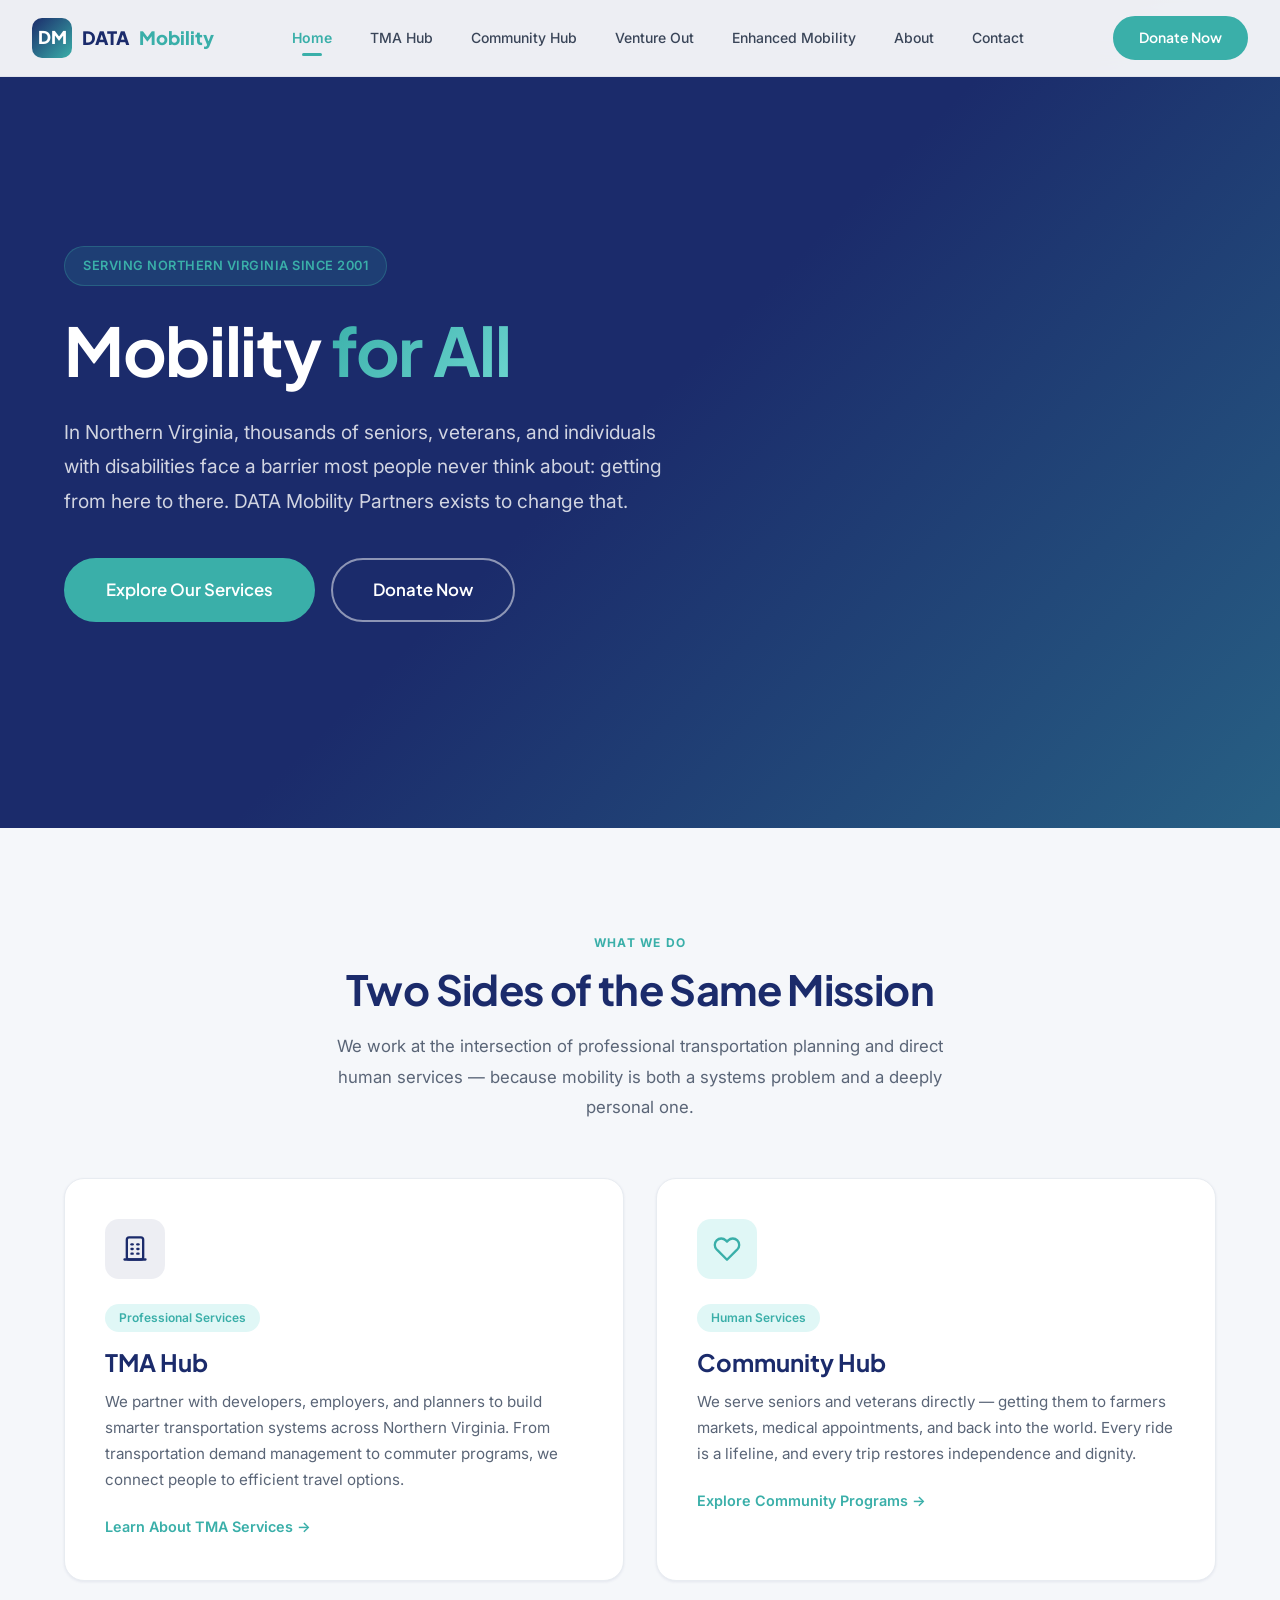
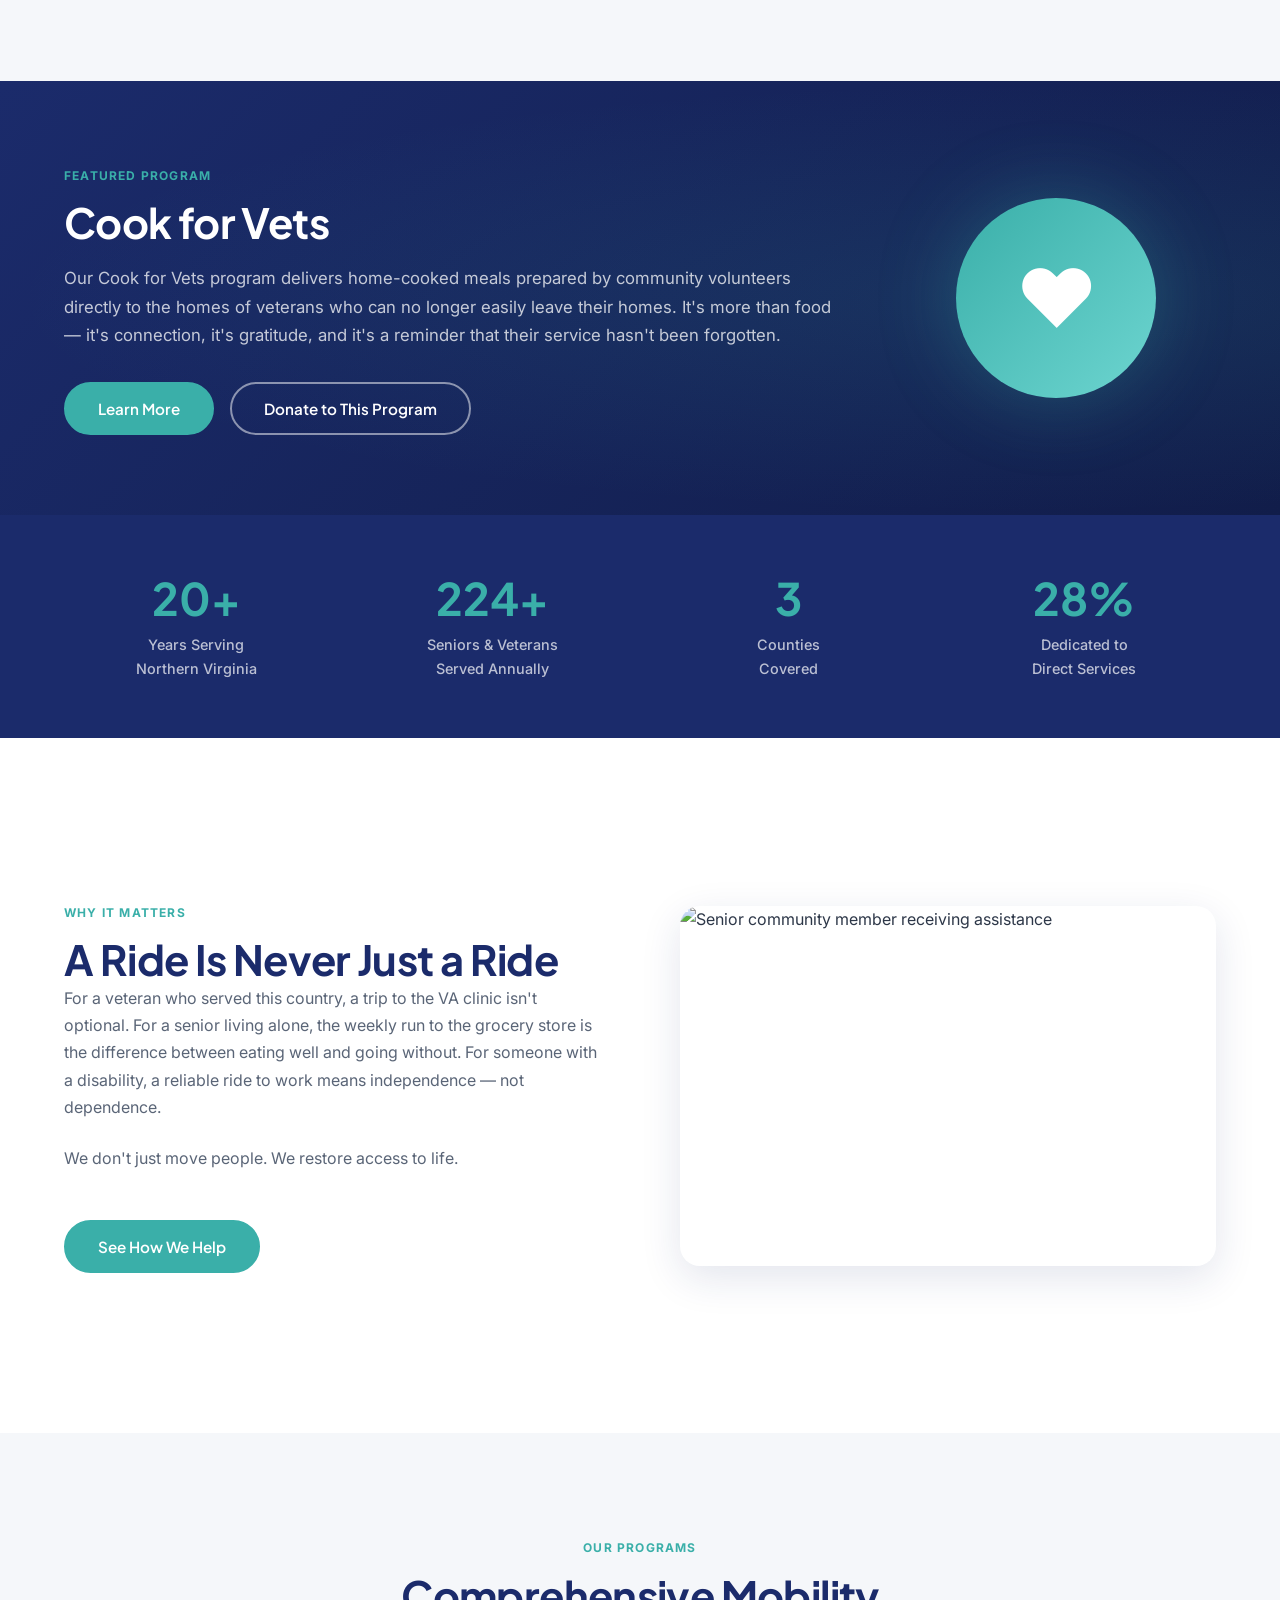
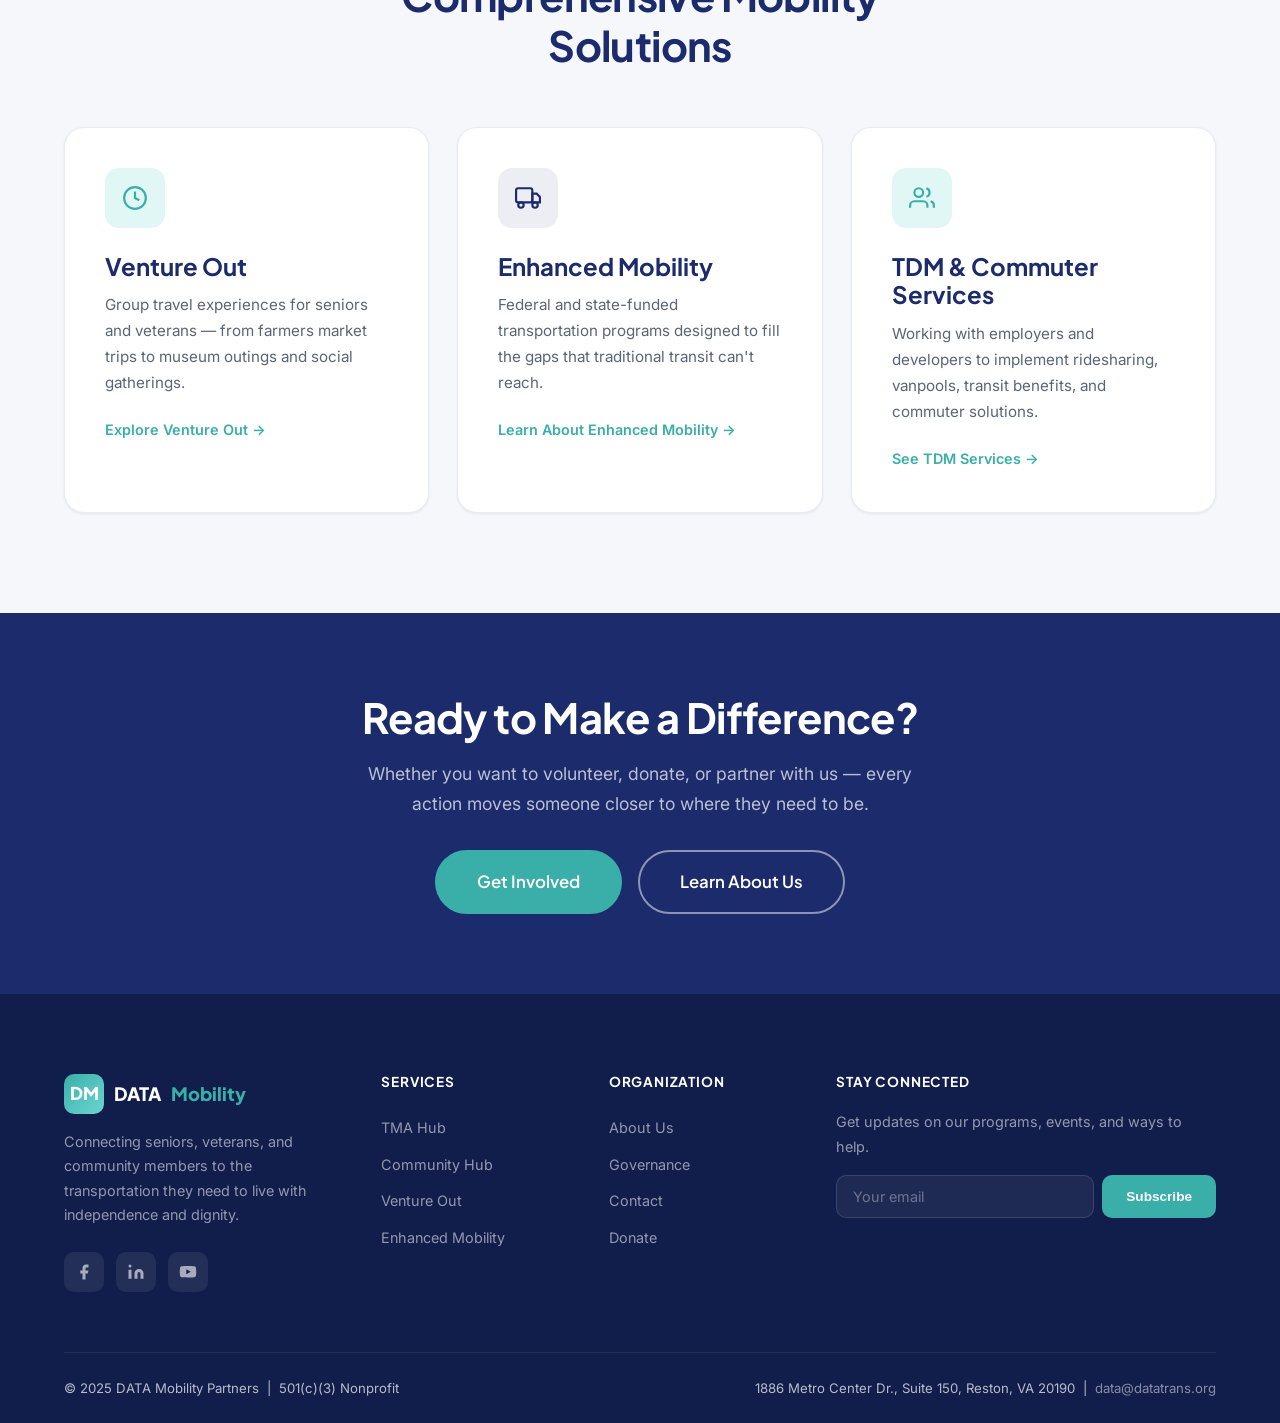
==== index.html @ ea679bf2 "Add full multi-page website for DATA Mobility Partners 7 HTML pages (Home, TMA Hub, Community Hub, V" ====
<!DOCTYPE html>
<html lang="en">
<head>
  <meta charset="UTF-8">
  <meta name="viewport" content="width=device-width, initial-scale=1.0">
  <title>DATA Mobility Partners — Mobility for All</title>
  <meta name="description" content="DATA Mobility Partners connects seniors, veterans, and individuals with disabilities to critical transportation services across Northern Virginia.">
  <link rel="preconnect" href="https://fonts.googleapis.com">
  <link rel="preconnect" href="https://fonts.gstatic.com" crossorigin>
  <link href="https://fonts.googleapis.com/css2?family=Inter:wght@400;500;600&family=Plus+Jakarta+Sans:wght@600;700;800&display=swap" rel="stylesheet">
  <link rel="stylesheet" href="styles.css">
</head>
<body>

  <!-- ===== HEADER ===== -->
  <header class="site-header">
    <nav class="nav-inner">
      <a href="index.html" class="nav-logo">
        <span class="logo-icon">DM</span>
        DATA <span class="teal">Mobility</span>
      </a>
      <div class="nav-links">
        <a href="index.html" class="active">Home</a>
        <a href="tma-hub.html">TMA Hub</a>
        <a href="community-hub.html">Community Hub</a>
        <a href="venture-out.html">Venture Out</a>
        <a href="enhanced-mobility.html">Enhanced Mobility</a>
        <a href="about.html">About</a>
        <a href="contact.html">Contact</a>
      </div>
      <a href="contact.html" class="btn btn-primary btn-sm nav-cta">Donate Now</a>
      <button class="nav-toggle" aria-label="Toggle navigation" aria-expanded="false">
        <span></span><span></span><span></span>
      </button>
    </nav>
    <div class="mobile-menu">
      <a href="index.html" class="active">Home</a>
      <a href="tma-hub.html">TMA Hub</a>
      <a href="community-hub.html">Community Hub</a>
      <a href="venture-out.html">Venture Out</a>
      <a href="enhanced-mobility.html">Enhanced Mobility</a>
      <a href="about.html">About</a>
      <a href="contact.html">Contact</a>
      <a href="contact.html" class="btn btn-primary">Donate Now</a>
    </div>
  </header>

  <!-- ===== HERO ===== -->
  <section class="hero">
    <div class="hero-bg">
      <img src="https://images.unsplash.com/photo-1544620347-c4fd4a3d5957?w=1600&q=80" alt="Community transportation">
      <div></div>
    </div>
    <div class="container">
      <div class="hero-content fade-up">
        <div class="hero-badge">Serving Northern Virginia Since 2001</div>
        <h1>Mobility <span class="highlight">for All</span></h1>
        <p>In Northern Virginia, thousands of seniors, veterans, and individuals with disabilities face a barrier most people never think about: getting from here to there. DATA Mobility Partners exists to change that.</p>
        <div class="btn-group">
          <a href="community-hub.html" class="btn btn-primary btn-lg">Explore Our Services</a>
          <a href="contact.html" class="btn btn-outline btn-lg">Donate Now</a>
        </div>
      </div>
    </div>
  </section>

  <!-- ===== SERVICE CARDS ===== -->
  <section class="section bg-gray">
    <div class="container">
      <div class="section-header centered fade-up">
        <span class="section-label">What We Do</span>
        <h2>Two Sides of the Same Mission</h2>
        <p>We work at the intersection of professional transportation planning and direct human services — because mobility is both a systems problem and a deeply personal one.</p>
      </div>
      <div class="cards-grid stagger-children">
        <div class="card fade-up">
          <div class="card-icon navy">
            <svg width="28" height="28" fill="none" stroke="currentColor" stroke-width="2" stroke-linecap="round" stroke-linejoin="round" viewBox="0 0 24 24"><path d="M3 21h18"/><path d="M9 8h1"/><path d="M9 12h1"/><path d="M9 16h1"/><path d="M14 8h1"/><path d="M14 12h1"/><path d="M14 16h1"/><rect x="5" y="2" width="14" height="19" rx="2"/></svg>
          </div>
          <span class="tag">Professional Services</span>
          <h3 style="margin-top:16px;">TMA Hub</h3>
          <p>We partner with developers, employers, and planners to build smarter transportation systems across Northern Virginia. From transportation demand management to commuter programs, we connect people to efficient travel options.</p>
          <a href="tma-hub.html" class="card-link">Learn About TMA Services →</a>
        </div>
        <div class="card fade-up">
          <div class="card-icon teal">
            <svg width="28" height="28" fill="none" stroke="currentColor" stroke-width="2" stroke-linecap="round" stroke-linejoin="round" viewBox="0 0 24 24"><path d="M20.84 4.61a5.5 5.5 0 0 0-7.78 0L12 5.67l-1.06-1.06a5.5 5.5 0 0 0-7.78 7.78l1.06 1.06L12 21.23l7.78-7.78 1.06-1.06a5.5 5.5 0 0 0 0-7.78z"/></svg>
          </div>
          <span class="tag">Human Services</span>
          <h3 style="margin-top:16px;">Community Hub</h3>
          <p>We serve seniors and veterans directly — getting them to farmers markets, medical appointments, and back into the world. Every ride is a lifeline, and every trip restores independence and dignity.</p>
          <a href="community-hub.html" class="card-link">Explore Community Programs →</a>
        </div>
      </div>
    </div>
  </section>

  <!-- ===== COOK FOR VETS SPOTLIGHT ===== -->
  <section class="spotlight">
    <div class="container">
      <div class="spotlight-inner fade-up">
        <div class="spotlight-content">
          <span class="section-label">Featured Program</span>
          <h2>Cook for Vets</h2>
          <p>Our Cook for Vets program delivers home-cooked meals prepared by community volunteers directly to the homes of veterans who can no longer easily leave their homes. It's more than food — it's connection, it's gratitude, and it's a reminder that their service hasn't been forgotten.</p>
          <div class="btn-group">
            <a href="venture-out.html" class="btn btn-primary">Learn More</a>
            <a href="contact.html" class="btn btn-outline">Donate to This Program</a>
          </div>
        </div>
        <div class="spotlight-visual">
          <div class="heart-icon">♥</div>
        </div>
      </div>
    </div>
  </section>

  <!-- ===== STATS BAR ===== -->
  <section class="stats-bar">
    <div class="container">
      <div class="stats-grid fade-up">
        <div class="stat-item">
          <h3 data-count="20" data-suffix="+">0+</h3>
          <p>Years Serving<br>Northern Virginia</p>
        </div>
        <div class="stat-item">
          <h3 data-count="500" data-suffix="+">0+</h3>
          <p>Seniors &amp; Veterans<br>Served Annually</p>
        </div>
        <div class="stat-item">
          <h3 data-count="3">0</h3>
          <p>Counties<br>Covered</p>
        </div>
        <div class="stat-item">
          <h3 data-count="100" data-suffix="%">0%</h3>
          <p>Dedicated to<br>Direct Services</p>
        </div>
      </div>
    </div>
  </section>

  <!-- ===== WHY IT MATTERS ===== -->
  <section class="section">
    <div class="container">
      <div class="feature-row fade-up">
        <div class="feature-text">
          <span class="section-label">Why It Matters</span>
          <h2>A Ride Is Never Just a Ride</h2>
          <p>For a veteran who served this country, a trip to the VA clinic isn't optional. For a senior living alone, the weekly run to the grocery store is the difference between eating well and going without. For someone with a disability, a reliable ride to work means independence — not dependence.</p>
          <p style="margin-top:16px;">We don't just move people. We restore access to life.</p>
          <a href="community-hub.html" class="btn btn-primary" style="margin-top:24px;">See How We Help</a>
        </div>
        <div class="feature-image">
          <img src="https://images.unsplash.com/photo-1573497620053-ea5300f94f21?w=800&q=80" alt="Senior community member receiving assistance">
        </div>
      </div>
    </div>
  </section>

  <!-- ===== PROGRAMS OVERVIEW ===== -->
  <section class="section bg-gray">
    <div class="container">
      <div class="section-header centered fade-up">
        <span class="section-label">Our Programs</span>
        <h2>Comprehensive Mobility Solutions</h2>
      </div>
      <div class="cards-grid-3 stagger-children">
        <div class="card fade-up">
          <div class="card-icon teal">
            <svg width="26" height="26" fill="none" stroke="currentColor" stroke-width="2" viewBox="0 0 24 24"><circle cx="12" cy="12" r="10"/><path d="M12 6v6l4 2"/></svg>
          </div>
          <h3>Venture Out</h3>
          <p>Group travel experiences for seniors and veterans — from farmers market trips to museum outings and social gatherings.</p>
          <a href="venture-out.html" class="card-link">Explore Venture Out →</a>
        </div>
        <div class="card fade-up">
          <div class="card-icon navy">
            <svg width="26" height="26" fill="none" stroke="currentColor" stroke-width="2" viewBox="0 0 24 24"><rect x="1" y="3" width="15" height="13" rx="2"/><path d="M16 8h4l3 3v5h-7V8z"/><circle cx="5.5" cy="18.5" r="2.5"/><circle cx="18.5" cy="18.5" r="2.5"/></svg>
          </div>
          <h3>Enhanced Mobility</h3>
          <p>Federal and state-funded transportation programs designed to fill the gaps that traditional transit can't reach.</p>
          <a href="enhanced-mobility.html" class="card-link">Learn About Enhanced Mobility →</a>
        </div>
        <div class="card fade-up">
          <div class="card-icon teal">
            <svg width="26" height="26" fill="none" stroke="currentColor" stroke-width="2" viewBox="0 0 24 24"><path d="M17 21v-2a4 4 0 0 0-4-4H5a4 4 0 0 0-4 4v2"/><circle cx="9" cy="7" r="4"/><path d="M23 21v-2a4 4 0 0 0-3-3.87"/><path d="M16 3.13a4 4 0 0 1 0 7.75"/></svg>
          </div>
          <h3>TDM &amp; Commuter Services</h3>
          <p>Working with employers and developers to implement ridesharing, vanpools, transit benefits, and commuter solutions.</p>
          <a href="tma-hub.html" class="card-link">See TDM Services →</a>
        </div>
      </div>
    </div>
  </section>

  <!-- ===== CTA BANNER ===== -->
  <section class="section bg-navy text-center" style="padding:80px 0;">
    <div class="container fade-up">
      <h2 style="color:var(--white);margin-bottom:16px;">Ready to Make a Difference?</h2>
      <p style="color:rgba(255,255,255,.7);font-size:1.1rem;max-width:560px;margin:0 auto 32px;">Whether you want to volunteer, donate, or partner with us — every action moves someone closer to where they need to be.</p>
      <div class="btn-group" style="justify-content:center;">
        <a href="contact.html" class="btn btn-primary btn-lg">Get Involved</a>
        <a href="about.html" class="btn btn-outline btn-lg">Learn About Us</a>
      </div>
    </div>
  </section>

  <!-- ===== FOOTER ===== -->
  <footer class="site-footer">
    <div class="container">
      <div class="footer-grid">
        <div class="footer-brand">
          <a href="index.html" class="nav-logo">
            <span class="logo-icon">DM</span>
            DATA <span class="teal">Mobility</span>
          </a>
          <p>Connecting seniors, veterans, and community members to the transportation they need to live with independence and dignity.</p>
          <div class="social-links">
            <a href="#" aria-label="Facebook">
              <svg width="18" height="18" fill="currentColor" viewBox="0 0 24 24"><path d="M18 2h-3a5 5 0 0 0-5 5v3H7v4h3v8h4v-8h3l1-4h-4V7a1 1 0 0 1 1-1h3z"/></svg>
            </a>
            <a href="#" aria-label="LinkedIn">
              <svg width="18" height="18" fill="currentColor" viewBox="0 0 24 24"><path d="M16 8a6 6 0 0 1 6 6v7h-4v-7a2 2 0 0 0-4 0v7h-4v-7a6 6 0 0 1 6-6z"/><rect x="2" y="9" width="4" height="12"/><circle cx="4" cy="4" r="2"/></svg>
            </a>
            <a href="#" aria-label="YouTube">
              <svg width="18" height="18" fill="currentColor" viewBox="0 0 24 24"><path d="M22.54 6.42a2.78 2.78 0 0 0-1.94-2C18.88 4 12 4 12 4s-6.88 0-8.6.46a2.78 2.78 0 0 0-1.94 2A29 29 0 0 0 1 11.75a29 29 0 0 0 .46 5.33A2.78 2.78 0 0 0 3.4 19.1c1.72.46 8.6.46 8.6.46s6.88 0 8.6-.46a2.78 2.78 0 0 0 1.94-2 29 29 0 0 0 .46-5.25 29 29 0 0 0-.46-5.33z"/><polygon points="9.75 15.02 15.5 11.75 9.75 8.48 9.75 15.02" fill="#111D4A"/></svg>
            </a>
          </div>
        </div>
        <div class="footer-col">
          <h4>Services</h4>
          <a href="tma-hub.html">TMA Hub</a>
          <a href="community-hub.html">Community Hub</a>
          <a href="venture-out.html">Venture Out</a>
          <a href="enhanced-mobility.html">Enhanced Mobility</a>
        </div>
        <div class="footer-col">
          <h4>Organization</h4>
          <a href="about.html">About Us</a>
          <a href="about.html#governance">Governance</a>
          <a href="contact.html">Contact</a>
          <a href="contact.html">Donate</a>
        </div>
        <div class="footer-col footer-newsletter">
          <h4>Stay Connected</h4>
          <p>Get updates on our programs, events, and ways to help.</p>
          <form class="newsletter-form">
            <input type="email" placeholder="Your email" aria-label="Email for newsletter" required>
            <button type="submit">Subscribe</button>
          </form>
        </div>
      </div>
      <div class="footer-bottom">
        <span>&copy; 2025 DATA Mobility Partners &nbsp;|&nbsp; 501(c)(3) Nonprofit</span>
        <span>1886 Metro Center Dr., Suite 150, Reston, VA 20190 &nbsp;|&nbsp; <a href="mailto:data@datatrans.org">data@datatrans.org</a></span>
      </div>
    </div>
  </footer>

  <script src="main.js"></script>
</body>
</html>
---- styles.css ----
/* ===================================================================
   DATA Mobility Partners — Master Stylesheet
   Brand: Navy #1B2B6B | Teal #3AAFA9 | White #FFF | Light Gray #F5F7FA
   =================================================================== */

/* ---------- Reset & Base ---------- */
*, *::before, *::after { box-sizing: border-box; margin: 0; padding: 0; }

:root {
  --navy:       #1B2B6B;
  --navy-dark:  #111D4A;
  --teal:       #3AAFA9;
  --teal-dark:  #2E8E89;
  --teal-light: #E0F7F6;
  --white:      #FFFFFF;
  --gray-bg:    #F5F7FA;
  --gray-100:   #E8ECF1;
  --gray-200:   #CBD2DC;
  --gray-500:   #6B7A90;
  --gray-700:   #3A4558;
  --text:       #2D3748;
  --text-light: #5A6577;
  --shadow-sm:  0 1px 3px rgba(27,43,107,.08);
  --shadow-md:  0 4px 16px rgba(27,43,107,.10);
  --shadow-lg:  0 12px 40px rgba(27,43,107,.12);
  --shadow-xl:  0 20px 60px rgba(27,43,107,.15);
  --radius:     12px;
  --radius-lg:  20px;
  --transition: .3s cubic-bezier(.4,0,.2,1);
}

html { scroll-behavior: smooth; font-size: 16px; }

body {
  font-family: 'Inter', system-ui, -apple-system, sans-serif;
  color: var(--text);
  background: var(--white);
  line-height: 1.7;
  -webkit-font-smoothing: antialiased;
  overflow-x: hidden;
}

img { max-width: 100%; height: auto; display: block; }
a   { color: inherit; text-decoration: none; }
ul, ol { list-style: none; }

h1, h2, h3, h4, h5 {
  font-family: 'Plus Jakarta Sans', 'Inter', sans-serif;
  font-weight: 700;
  line-height: 1.2;
  color: var(--navy);
}

h1 { font-size: clamp(2.2rem, 5vw, 3.5rem); letter-spacing: -.02em; }
h2 { font-size: clamp(1.8rem, 4vw, 2.6rem); letter-spacing: -.015em; }
h3 { font-size: clamp(1.2rem, 2.5vw, 1.5rem); }
h4 { font-size: 1.125rem; }

p { color: var(--text-light); }

/* ---------- Utility ---------- */
.container  { width: 100%; max-width: 1200px; margin: 0 auto; padding: 0 24px; }
.container-narrow { width: 100%; max-width: 820px; margin: 0 auto; padding: 0 24px; }

.section    { padding: 100px 0; }
.section-sm { padding: 60px 0; }

.text-center { text-align: center; }
.text-white  { color: var(--white); }
.text-navy   { color: var(--navy); }
.text-teal   { color: var(--teal); }

.bg-white { background: var(--white); }
.bg-gray  { background: var(--gray-bg); }
.bg-navy  { background: var(--navy); }
.bg-teal  { background: var(--teal); }

.sr-only {
  position: absolute; width: 1px; height: 1px;
  padding: 0; margin: -1px; overflow: hidden;
  clip: rect(0,0,0,0); border: 0;
}

/* ---------- Buttons ---------- */
.btn {
  display: inline-flex; align-items: center; gap: 8px;
  padding: 14px 32px; border-radius: 50px;
  font-family: 'Plus Jakarta Sans', sans-serif;
  font-weight: 600; font-size: .95rem;
  border: 2px solid transparent;
  cursor: pointer; transition: var(--transition);
  text-align: center; line-height: 1.4;
}

.btn-primary {
  background: var(--teal); color: var(--white); border-color: var(--teal);
}
.btn-primary:hover {
  background: var(--teal-dark); border-color: var(--teal-dark);
  transform: translateY(-2px); box-shadow: var(--shadow-md);
}

.btn-outline {
  background: transparent; color: var(--white); border-color: rgba(255,255,255,.5);
}
.btn-outline:hover {
  background: var(--white); color: var(--navy);
  border-color: var(--white); transform: translateY(-2px);
}

.btn-navy {
  background: var(--navy); color: var(--white); border-color: var(--navy);
}
.btn-navy:hover {
  background: var(--navy-dark); border-color: var(--navy-dark);
  transform: translateY(-2px); box-shadow: var(--shadow-md);
}

.btn-outline-navy {
  background: transparent; color: var(--navy); border-color: var(--navy);
}
.btn-outline-navy:hover {
  background: var(--navy); color: var(--white);
  transform: translateY(-2px);
}

.btn-sm { padding: 10px 24px; font-size: .875rem; }
.btn-lg { padding: 18px 40px; font-size: 1.05rem; }

.btn-group { display: flex; flex-wrap: wrap; gap: 16px; }

/* ---------- Navigation ---------- */
.site-header {
  position: fixed; top: 0; left: 0; right: 0;
  z-index: 1000;
  background: rgba(255,255,255,.92);
  backdrop-filter: blur(20px);
  -webkit-backdrop-filter: blur(20px);
  border-bottom: 1px solid rgba(27,43,107,.06);
  transition: var(--transition);
}

.site-header.scrolled {
  box-shadow: var(--shadow-sm);
}

.nav-inner {
  display: flex; align-items: center; justify-content: space-between;
  height: 76px; max-width: 1320px; margin: 0 auto; padding: 0 32px;
}

.nav-logo {
  display: flex; align-items: center; gap: 10px;
  font-family: 'Plus Jakarta Sans', sans-serif;
  font-weight: 800; font-size: 1.15rem;
  color: var(--navy); white-space: nowrap;
}

.nav-logo .logo-icon {
  width: 40px; height: 40px; border-radius: 10px;
  background: linear-gradient(135deg, var(--navy), var(--teal));
  display: flex; align-items: center; justify-content: center;
  color: var(--white); font-weight: 900; font-size: 1.1rem;
}

.nav-logo span.teal { color: var(--teal); }

.nav-links {
  display: flex; align-items: center; gap: 6px;
}

.nav-links a {
  padding: 8px 16px; border-radius: 8px;
  font-size: .875rem; font-weight: 500;
  color: var(--gray-700);
  transition: var(--transition);
  position: relative;
}

.nav-links a:hover {
  color: var(--navy); background: var(--gray-bg);
}

.nav-links a.active {
  color: var(--teal); font-weight: 600;
}

.nav-links a.active::after {
  content: '';
  position: absolute; bottom: 2px; left: 50%; transform: translateX(-50%);
  width: 20px; height: 3px; border-radius: 3px;
  background: var(--teal);
}

.nav-cta {
  margin-left: 12px;
}

/* Mobile nav toggle */
.nav-toggle {
  display: none; background: none; border: none;
  cursor: pointer; padding: 8px;
  flex-direction: column; gap: 5px;
}
.nav-toggle span {
  width: 24px; height: 2.5px; border-radius: 2px;
  background: var(--navy); transition: var(--transition);
}

/* Mobile menu */
.mobile-menu {
  display: none; position: fixed;
  top: 76px; left: 0; right: 0; bottom: 0;
  background: var(--white); z-index: 999;
  padding: 24px; overflow-y: auto;
}
.mobile-menu.open { display: block; }

.mobile-menu a {
  display: block; padding: 14px 16px; border-radius: 10px;
  font-size: 1rem; font-weight: 500; color: var(--gray-700);
  transition: var(--transition);
}
.mobile-menu a:hover { background: var(--gray-bg); color: var(--navy); }
.mobile-menu a.active { color: var(--teal); background: var(--teal-light); font-weight: 600; }

.mobile-menu .btn {
  width: 100%; justify-content: center; margin-top: 16px;
}

@media (max-width: 1024px) {
  .nav-links, .nav-cta { display: none; }
  .nav-toggle { display: flex; }
}

/* ---------- Hero ---------- */
.hero {
  position: relative;
  min-height: 92vh;
  display: flex; align-items: center;
  background: var(--navy);
  overflow: hidden;
}

.hero-bg {
  position: absolute; inset: 0;
}

.hero-bg img {
  width: 100%; height: 100%;
  object-fit: cover; opacity: .25;
}

.hero-bg::after {
  content: '';
  position: absolute; inset: 0;
  background: linear-gradient(135deg, rgba(27,43,107,.92) 0%, rgba(27,43,107,.7) 50%, rgba(58,175,169,.4) 100%);
}

.hero-content {
  position: relative; z-index: 2;
  max-width: 720px;
  padding: 120px 0 80px;
}

.hero-badge {
  display: inline-flex; align-items: center; gap: 8px;
  padding: 8px 18px; border-radius: 50px;
  background: rgba(58,175,169,.15);
  border: 1px solid rgba(58,175,169,.3);
  color: var(--teal); font-size: .8rem; font-weight: 600;
  letter-spacing: .04em; text-transform: uppercase;
  margin-bottom: 24px;
}

.hero h1 {
  color: var(--white);
  margin-bottom: 24px;
  font-size: clamp(2.8rem, 6vw, 4.2rem);
}

.hero h1 .highlight {
  background: linear-gradient(135deg, var(--teal), #6DD5D0);
  -webkit-background-clip: text;
  -webkit-text-fill-color: transparent;
  background-clip: text;
}

.hero p {
  color: rgba(255,255,255,.8);
  font-size: clamp(1.05rem, 2vw, 1.2rem);
  line-height: 1.8;
  margin-bottom: 40px;
  max-width: 600px;
}

/* Page hero — smaller variant */
.page-hero {
  position: relative;
  padding: 160px 0 80px;
  background: var(--navy);
  overflow: hidden;
}

.page-hero::before {
  content: '';
  position: absolute; inset: 0;
  background: radial-gradient(ellipse at 70% 20%, rgba(58,175,169,.15), transparent 60%);
}

.page-hero-content {
  position: relative; z-index: 2;
}

.page-hero h1 {
  color: var(--white);
  margin-bottom: 16px;
}

.page-hero p {
  color: rgba(255,255,255,.75);
  font-size: 1.15rem;
  max-width: 640px;
}

.page-hero .breadcrumb {
  display: flex; align-items: center; gap: 8px;
  margin-bottom: 24px;
  font-size: .85rem; color: rgba(255,255,255,.5);
}
.page-hero .breadcrumb a { color: rgba(255,255,255,.5); transition: var(--transition); }
.page-hero .breadcrumb a:hover { color: var(--teal); }

/* ---------- Cards ---------- */
.card {
  background: var(--white);
  border-radius: var(--radius-lg);
  padding: 40px;
  box-shadow: var(--shadow-sm);
  border: 1px solid var(--gray-100);
  transition: var(--transition);
}

.card:hover {
  transform: translateY(-4px);
  box-shadow: var(--shadow-lg);
  border-color: transparent;
}

.card-icon {
  width: 60px; height: 60px; border-radius: 14px;
  display: flex; align-items: center; justify-content: center;
  font-size: 1.6rem; margin-bottom: 24px;
}

.card-icon.teal  { background: var(--teal-light); color: var(--teal); }
.card-icon.navy  { background: rgba(27,43,107,.08); color: var(--navy); }

.card h3 { margin-bottom: 12px; }

.card p {
  font-size: .95rem; line-height: 1.7;
  margin-bottom: 20px;
}

.card-link {
  display: inline-flex; align-items: center; gap: 6px;
  font-weight: 600; font-size: .9rem; color: var(--teal);
  transition: var(--transition);
}

.card-link:hover { gap: 10px; color: var(--teal-dark); }

.cards-grid {
  display: grid;
  grid-template-columns: repeat(auto-fit, minmax(320px, 1fr));
  gap: 32px;
}

.cards-grid-3 {
  display: grid;
  grid-template-columns: repeat(auto-fit, minmax(280px, 1fr));
  gap: 28px;
}

/* ---------- Stats Bar ---------- */
.stats-bar {
  background: var(--navy);
  padding: 56px 0;
}

.stats-grid {
  display: grid;
  grid-template-columns: repeat(4, 1fr);
  gap: 32px;
  text-align: center;
}

.stat-item h3 {
  color: var(--teal);
  font-size: clamp(1.8rem, 3.5vw, 2.8rem);
  margin-bottom: 8px;
}

.stat-item p {
  color: rgba(255,255,255,.7);
  font-size: .9rem; font-weight: 500;
}

@media (max-width: 768px) {
  .stats-grid { grid-template-columns: repeat(2, 1fr); gap: 40px 20px; }
}

/* ---------- Spotlight / CTA Sections ---------- */
.spotlight {
  position: relative;
  padding: 80px 0;
  background: linear-gradient(135deg, var(--navy) 0%, var(--navy-dark) 100%);
  overflow: hidden;
}

.spotlight::before {
  content: '';
  position: absolute; inset: 0;
  background: radial-gradient(ellipse at 80% 50%, rgba(58,175,169,.12), transparent 70%);
}

.spotlight-inner {
  position: relative; z-index: 2;
  display: flex; align-items: center; gap: 60px;
}

.spotlight-content { flex: 1; }
.spotlight-content h2 { color: var(--white); margin-bottom: 16px; }
.spotlight-content p  { color: rgba(255,255,255,.75); margin-bottom: 32px; font-size: 1.05rem; }

.spotlight-visual {
  flex: 0 0 320px;
  display: flex; align-items: center; justify-content: center;
}

.heart-icon {
  width: 200px; height: 200px; border-radius: 50%;
  background: linear-gradient(135deg, var(--teal), #6DD5D0);
  display: flex; align-items: center; justify-content: center;
  font-size: 5rem; color: var(--white);
  box-shadow: 0 0 80px rgba(58,175,169,.3);
  animation: pulse 3s ease-in-out infinite;
}

@keyframes pulse {
  0%, 100% { transform: scale(1); }
  50% { transform: scale(1.05); }
}

@media (max-width: 768px) {
  .spotlight-inner { flex-direction: column; text-align: center; }
  .spotlight-visual { flex: none; }
}

/* ---------- Section Headers ---------- */
.section-header {
  max-width: 640px;
  margin-bottom: 56px;
}

.section-header.centered {
  margin-left: auto; margin-right: auto;
  text-align: center;
}

.section-label {
  display: inline-block;
  font-size: .75rem; font-weight: 700;
  letter-spacing: .1em; text-transform: uppercase;
  color: var(--teal);
  margin-bottom: 12px;
}

.section-header h2 { margin-bottom: 16px; }

.section-header p {
  font-size: 1.05rem; line-height: 1.8;
}

/* ---------- Feature Row ---------- */
.feature-row {
  display: flex; align-items: center; gap: 80px;
  padding: 60px 0;
}

.feature-row.reverse { flex-direction: row-reverse; }

.feature-text { flex: 1; }
.feature-text h3 { margin-bottom: 16px; }
.feature-text p  { margin-bottom: 24px; }

.feature-image {
  flex: 1;
  border-radius: var(--radius-lg);
  overflow: hidden;
  box-shadow: var(--shadow-lg);
}

.feature-image img {
  width: 100%; height: 360px;
  object-fit: cover;
}

@media (max-width: 768px) {
  .feature-row, .feature-row.reverse { flex-direction: column; gap: 40px; }
}

/* ---------- Lists ---------- */
.check-list {
  display: grid; gap: 14px;
}

.check-list li {
  display: flex; align-items: flex-start; gap: 12px;
  font-size: .95rem; color: var(--text-light);
}

.check-list li::before {
  content: '✓';
  flex-shrink: 0;
  width: 24px; height: 24px; border-radius: 50%;
  background: var(--teal-light); color: var(--teal);
  display: flex; align-items: center; justify-content: center;
  font-weight: 700; font-size: .75rem;
}

/* ---------- Accordion ---------- */
.accordion-item {
  border: 1px solid var(--gray-100);
  border-radius: var(--radius);
  overflow: hidden;
  margin-bottom: 12px;
  transition: var(--transition);
}

.accordion-item:hover { border-color: var(--gray-200); }

.accordion-trigger {
  width: 100%; display: flex; align-items: center; justify-content: space-between;
  padding: 20px 24px; background: var(--white);
  border: none; cursor: pointer;
  font-family: 'Plus Jakarta Sans', sans-serif;
  font-size: 1rem; font-weight: 600; color: var(--navy);
  text-align: left;
}

.accordion-trigger .icon {
  font-size: 1.2rem; transition: var(--transition);
  color: var(--teal);
}

.accordion-item.open .accordion-trigger .icon {
  transform: rotate(45deg);
}

.accordion-body {
  max-height: 0; overflow: hidden;
  transition: max-height .4s ease;
}

.accordion-body-inner {
  padding: 0 24px 20px;
  font-size: .95rem; color: var(--text-light); line-height: 1.8;
}

/* ---------- Team Grid ---------- */
.team-grid {
  display: grid;
  grid-template-columns: repeat(auto-fit, minmax(240px, 1fr));
  gap: 32px;
}

.team-card {
  text-align: center;
  padding: 32px 20px;
  border-radius: var(--radius-lg);
  background: var(--white);
  border: 1px solid var(--gray-100);
  transition: var(--transition);
}

.team-card:hover {
  transform: translateY(-4px);
  box-shadow: var(--shadow-md);
}

.team-card .avatar {
  width: 100px; height: 100px; border-radius: 50%;
  margin: 0 auto 20px;
  background: linear-gradient(135deg, var(--navy), var(--teal));
  display: flex; align-items: center; justify-content: center;
  color: var(--white); font-size: 2rem; font-weight: 700;
}

.team-card h4 { margin-bottom: 4px; }
.team-card .role { font-size: .85rem; color: var(--teal); font-weight: 600; }
.team-card p { font-size: .85rem; margin-top: 12px; }

/* ---------- Contact Form ---------- */
.form-grid {
  display: grid;
  grid-template-columns: 1fr 1fr;
  gap: 20px;
}

.form-group { display: flex; flex-direction: column; gap: 6px; }
.form-group.full { grid-column: 1 / -1; }

.form-group label {
  font-size: .85rem; font-weight: 600; color: var(--navy);
}

.form-group input,
.form-group select,
.form-group textarea {
  padding: 14px 18px; border-radius: 10px;
  border: 1.5px solid var(--gray-200);
  font-family: 'Inter', sans-serif;
  font-size: .95rem; color: var(--text);
  background: var(--white);
  transition: var(--transition);
}

.form-group input:focus,
.form-group select:focus,
.form-group textarea:focus {
  outline: none;
  border-color: var(--teal);
  box-shadow: 0 0 0 4px rgba(58,175,169,.1);
}

.form-group textarea { min-height: 140px; resize: vertical; }

@media (max-width: 600px) {
  .form-grid { grid-template-columns: 1fr; }
}

/* ---------- Contact Info Sidebar ---------- */
.contact-info-card {
  background: var(--navy);
  border-radius: var(--radius-lg);
  padding: 40px;
  color: var(--white);
}

.contact-info-card h3 { color: var(--white); margin-bottom: 32px; }

.contact-info-item {
  display: flex; align-items: flex-start; gap: 16px;
  margin-bottom: 28px;
}

.contact-info-item .icon-circle {
  width: 44px; height: 44px; border-radius: 50%;
  background: rgba(58,175,169,.15);
  display: flex; align-items: center; justify-content: center;
  color: var(--teal); font-size: 1.1rem; flex-shrink: 0;
}

.contact-info-item h4 {
  color: var(--white); font-size: .95rem;
  margin-bottom: 4px;
}

.contact-info-item p {
  color: rgba(255,255,255,.65); font-size: .9rem;
}

/* ---------- Footer ---------- */
.site-footer {
  background: var(--navy-dark);
  padding: 80px 0 0;
  color: rgba(255,255,255,.7);
}

.footer-grid {
  display: grid;
  grid-template-columns: 1.5fr 1fr 1fr 1.2fr;
  gap: 48px;
  padding-bottom: 60px;
  border-bottom: 1px solid rgba(255,255,255,.08);
}

.footer-brand .nav-logo {
  margin-bottom: 16px;
}

.footer-brand .nav-logo .logo-icon { background: linear-gradient(135deg, var(--teal), #6DD5D0); }
.footer-brand .nav-logo { color: var(--white); }

.footer-brand p {
  color: rgba(255,255,255,.55);
  font-size: .9rem; line-height: 1.7;
  margin-bottom: 24px;
}

.social-links {
  display: flex; gap: 12px;
}

.social-links a {
  width: 40px; height: 40px; border-radius: 10px;
  background: rgba(255,255,255,.08);
  display: flex; align-items: center; justify-content: center;
  color: rgba(255,255,255,.6); font-size: 1.1rem;
  transition: var(--transition);
}

.social-links a:hover {
  background: var(--teal); color: var(--white);
  transform: translateY(-2px);
}

.footer-col h4 {
  color: var(--white); font-size: .85rem;
  font-weight: 700; letter-spacing: .06em;
  text-transform: uppercase; margin-bottom: 20px;
}

.footer-col a {
  display: block; padding: 6px 0;
  color: rgba(255,255,255,.55);
  font-size: .9rem; transition: var(--transition);
}

.footer-col a:hover { color: var(--teal); padding-left: 4px; }

.footer-newsletter p {
  font-size: .9rem; color: rgba(255,255,255,.55);
  margin-bottom: 16px;
}

.newsletter-form {
  display: flex; gap: 8px;
}

.newsletter-form input {
  flex: 1; padding: 12px 16px; border-radius: 10px;
  border: 1.5px solid rgba(255,255,255,.12);
  background: rgba(255,255,255,.06);
  color: var(--white); font-size: .9rem;
  font-family: 'Inter', sans-serif;
  transition: var(--transition);
}

.newsletter-form input::placeholder { color: rgba(255,255,255,.35); }
.newsletter-form input:focus { outline: none; border-color: var(--teal); }

.newsletter-form button {
  padding: 12px 24px; border-radius: 10px;
  background: var(--teal); color: var(--white);
  border: none; font-weight: 600; font-size: .85rem;
  cursor: pointer; transition: var(--transition);
  white-space: nowrap;
}

.newsletter-form button:hover { background: var(--teal-dark); }

.footer-bottom {
  display: flex; align-items: center; justify-content: space-between;
  padding: 24px 0; font-size: .825rem;
}

.footer-bottom a { color: rgba(255,255,255,.5); transition: var(--transition); }
.footer-bottom a:hover { color: var(--teal); }

@media (max-width: 900px) {
  .footer-grid { grid-template-columns: 1fr 1fr; }
}

@media (max-width: 600px) {
  .footer-grid { grid-template-columns: 1fr; gap: 32px; }
  .footer-bottom { flex-direction: column; gap: 12px; text-align: center; }
}

/* ---------- Map placeholder ---------- */
.map-placeholder {
  width: 100%; height: 360px;
  border-radius: var(--radius-lg);
  overflow: hidden;
  background: var(--gray-100);
  border: 1px solid var(--gray-200);
}

.map-placeholder iframe {
  width: 100%; height: 100%; border: 0;
}

/* ---------- Timeline ---------- */
.timeline { position: relative; padding-left: 40px; }

.timeline::before {
  content: '';
  position: absolute; top: 0; bottom: 0; left: 14px;
  width: 2px; background: var(--gray-200);
}

.timeline-item {
  position: relative; margin-bottom: 40px;
}

.timeline-item::before {
  content: '';
  position: absolute; left: -33px; top: 6px;
  width: 14px; height: 14px; border-radius: 50%;
  background: var(--teal);
  border: 3px solid var(--white);
  box-shadow: 0 0 0 3px var(--teal-light);
}

.timeline-item h4 { margin-bottom: 4px; }
.timeline-item .year { font-size: .8rem; font-weight: 700; color: var(--teal); margin-bottom: 8px; }
.timeline-item p { font-size: .9rem; }

/* ---------- Responsive Adjustments ---------- */
@media (max-width: 480px) {
  .section { padding: 64px 0; }
  .card { padding: 28px; }
  .cards-grid { grid-template-columns: 1fr; }
  .hero-content { padding: 100px 0 60px; }
  .btn-group { flex-direction: column; }
  .btn-group .btn { width: 100%; justify-content: center; }
}

/* ---------- Animations (scroll-triggered) ---------- */
.fade-up {
  opacity: 0; transform: translateY(30px);
  transition: opacity .7s ease, transform .7s ease;
}

.fade-up.visible {
  opacity: 1; transform: translateY(0);
}

/* Stagger children */
.stagger-children .fade-up:nth-child(1) { transition-delay: .1s; }
.stagger-children .fade-up:nth-child(2) { transition-delay: .2s; }
.stagger-children .fade-up:nth-child(3) { transition-delay: .3s; }
.stagger-children .fade-up:nth-child(4) { transition-delay: .4s; }

/* ---------- Image cover utility ---------- */
.img-cover {
  width: 100%; height: 100%;
  object-fit: cover;
}

/* ---------- Divider ---------- */
.divider {
  border: none;
  border-top: 1px solid var(--gray-100);
  margin: 48px 0;
}

/* ---------- Tag ---------- */
.tag {
  display: inline-block;
  padding: 4px 14px; border-radius: 50px;
  font-size: .75rem; font-weight: 600;
  background: var(--teal-light); color: var(--teal);
}

/* ---------- Two Col Layout ---------- */
.two-col {
  display: grid;
  grid-template-columns: 1fr 1fr;
  gap: 60px;
  align-items: start;
}

@media (max-width: 768px) {
  .two-col { grid-template-columns: 1fr; gap: 40px; }
}

/* ---------- Sidebar Layout ---------- */
.layout-sidebar {
  display: grid;
  grid-template-columns: 1fr 380px;
  gap: 48px;
  align-items: start;
}

@media (max-width: 900px) {
  .layout-sidebar { grid-template-columns: 1fr; }
}
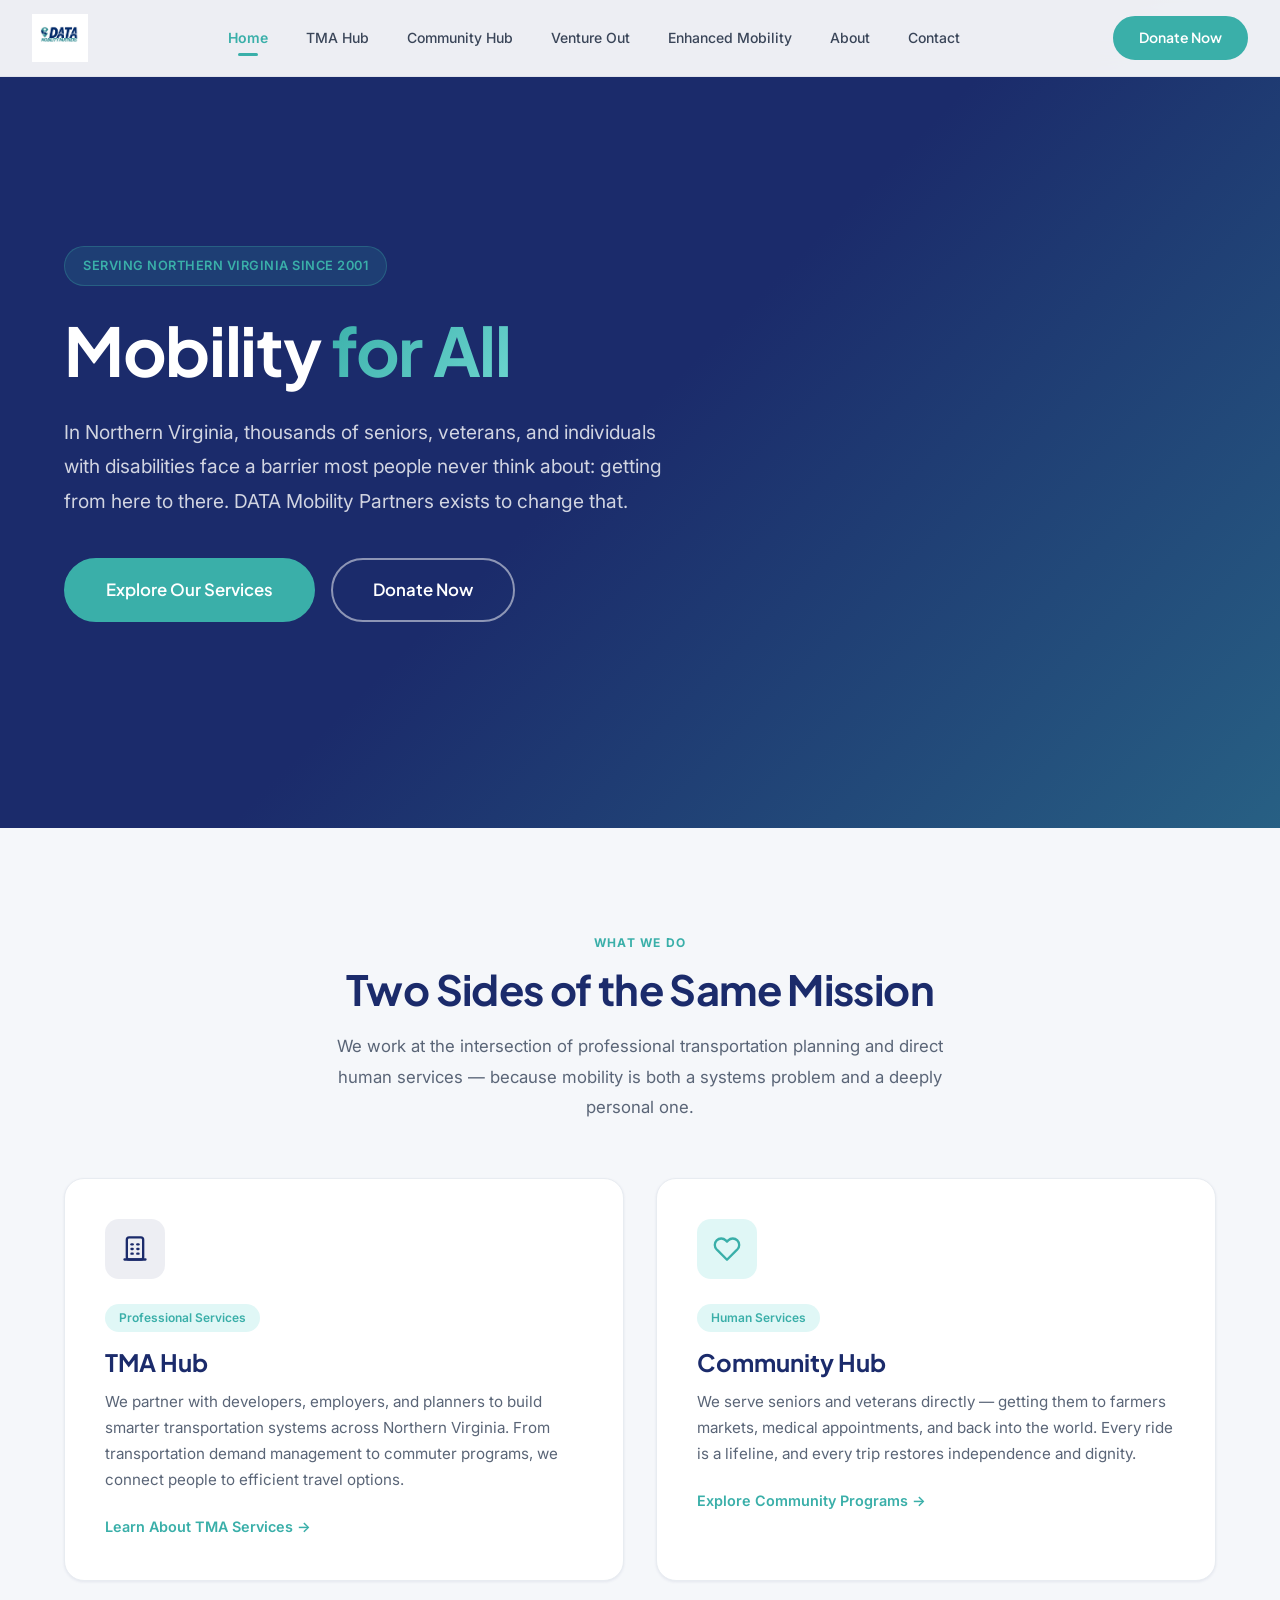
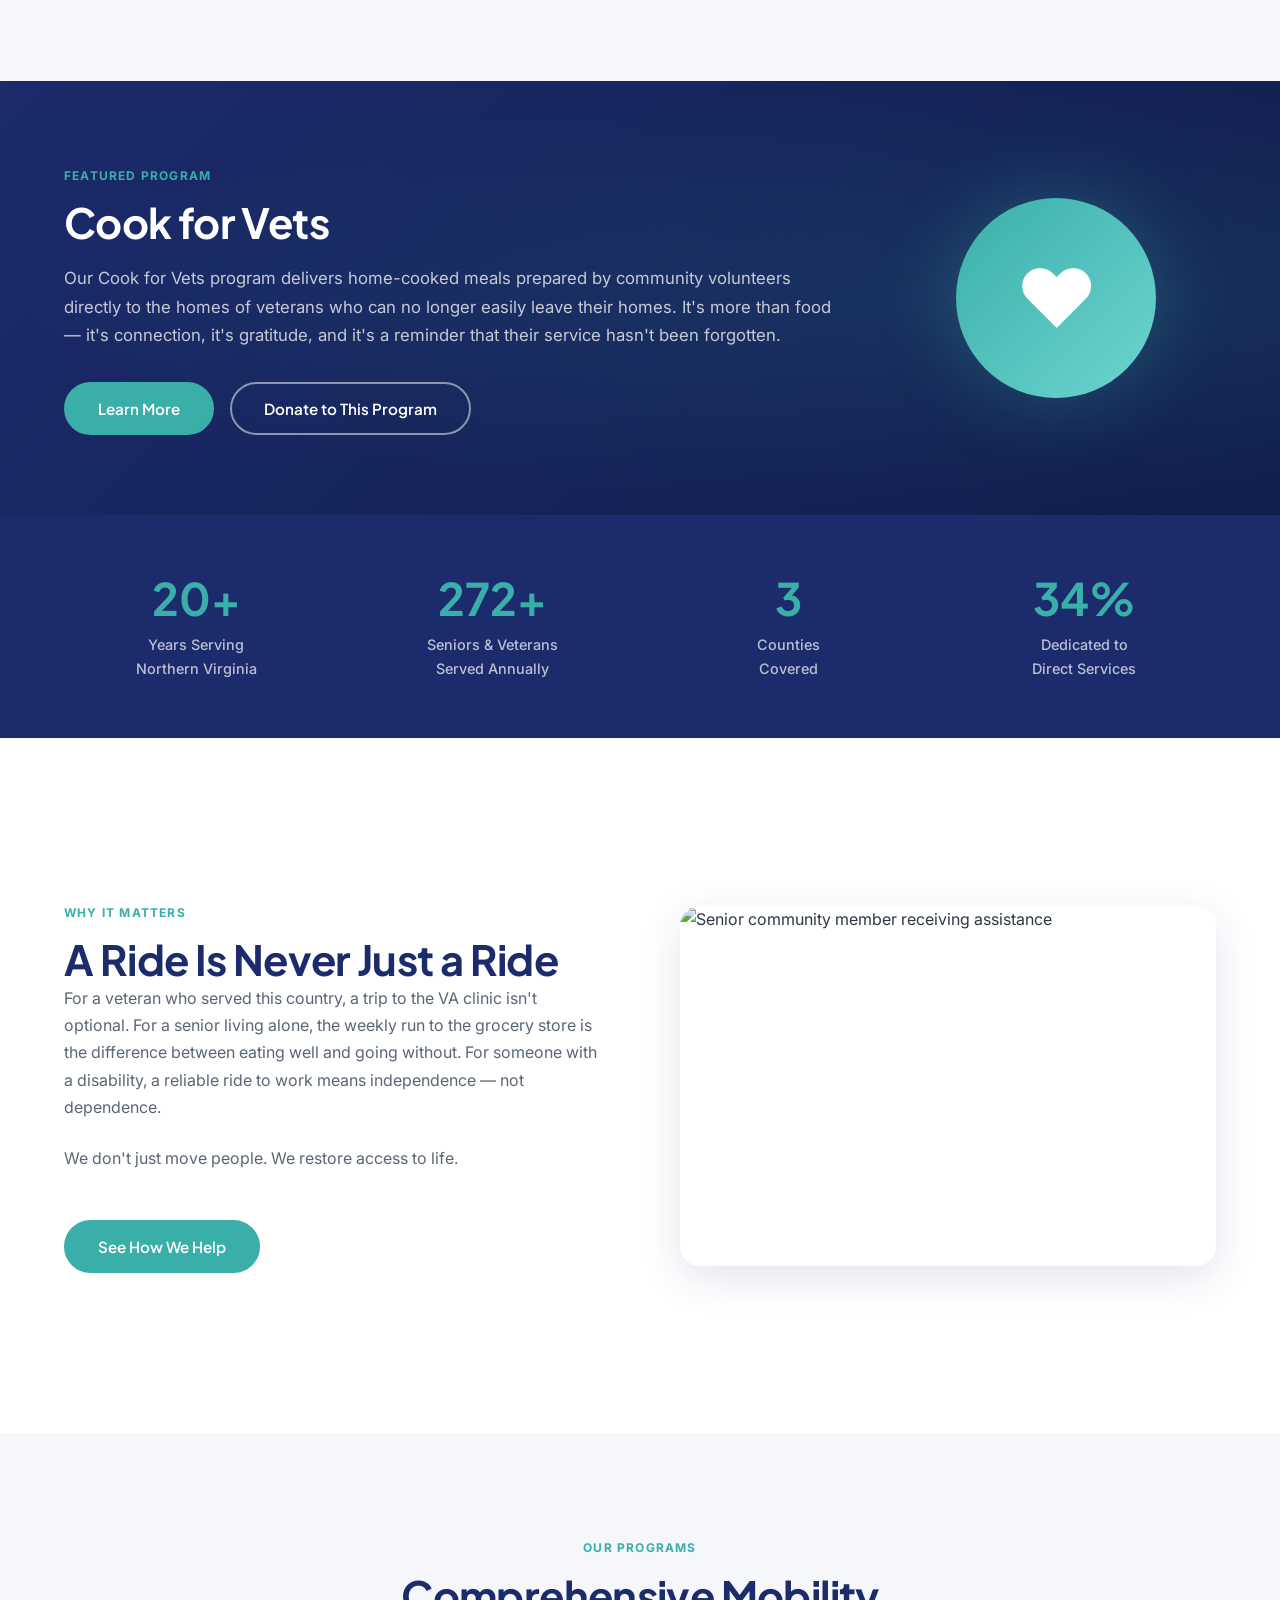
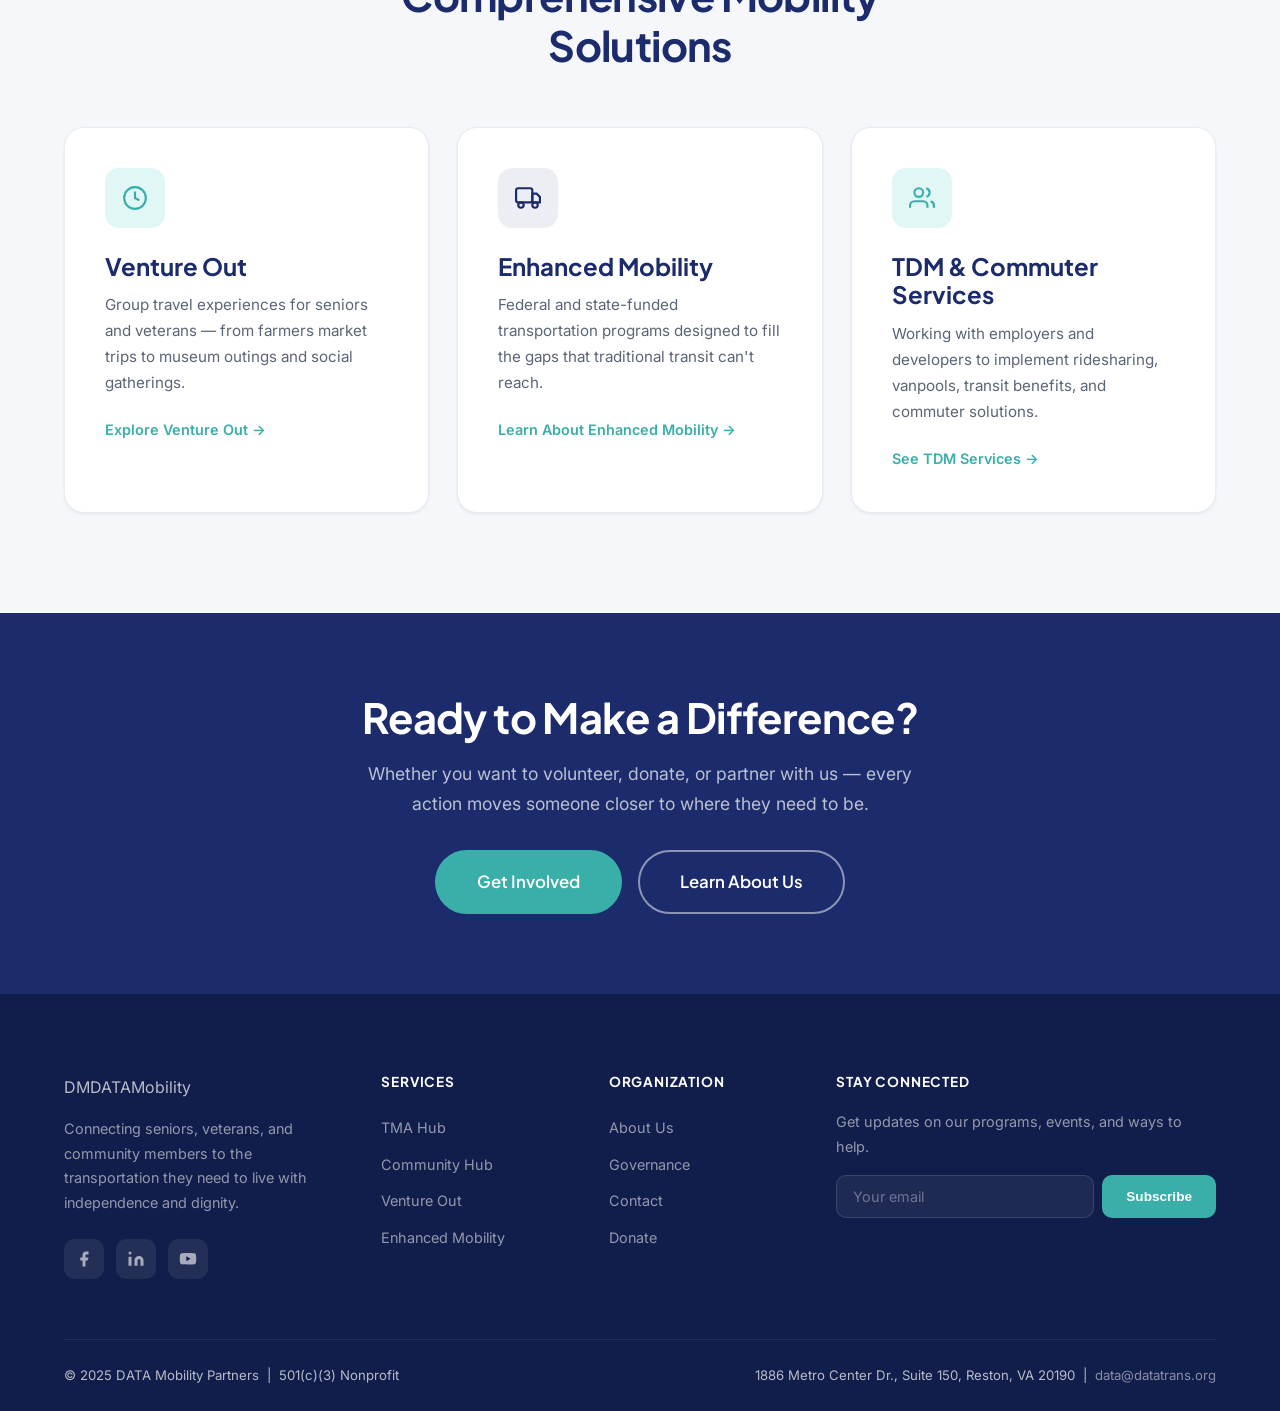
==== commit 7f31a52e: "Replace text logo with official DATA Mobility Partners logo Swapped the placeholder text+icon logo w" ====
--- a/index.html
+++ b/index.html
@@ -16,8 +16,7 @@
   <header class="site-header">
     <nav class="nav-inner">
       <a href="index.html" class="nav-logo">
-        <span class="logo-icon">DM</span>
-        DATA <span class="teal">Mobility</span>
+        <img src="logo.png" alt="DATA Mobility Partners">
       </a>
       <div class="nav-links">
         <a href="index.html" class="active">Home</a>
--- a/styles.css
+++ b/styles.css
@@ -150,20 +150,12 @@
 }
 
 .nav-logo {
-  display: flex; align-items: center; gap: 10px;
-  font-family: 'Plus Jakarta Sans', sans-serif;
-  font-weight: 800; font-size: 1.15rem;
-  color: var(--navy); white-space: nowrap;
-}
-
-.nav-logo .logo-icon {
-  width: 40px; height: 40px; border-radius: 10px;
-  background: linear-gradient(135deg, var(--navy), var(--teal));
-  display: flex; align-items: center; justify-content: center;
-  color: var(--white); font-weight: 900; font-size: 1.1rem;
-}
-
-.nav-logo span.teal { color: var(--teal); }
+  display: flex; align-items: center;
+}
+
+.nav-logo img {
+  height: 48px; width: auto;
+}
 
 .nav-links {
   display: flex; align-items: center; gap: 6px;
@@ -691,8 +683,10 @@
   margin-bottom: 16px;
 }
 
-.footer-brand .nav-logo .logo-icon { background: linear-gradient(135deg, var(--teal), #6DD5D0); }
-.footer-brand .nav-logo { color: var(--white); }
+.footer-brand .nav-logo img {
+  height: 44px;
+  filter: brightness(0) invert(1);
+}
 
 .footer-brand p {
   color: rgba(255,255,255,.55);
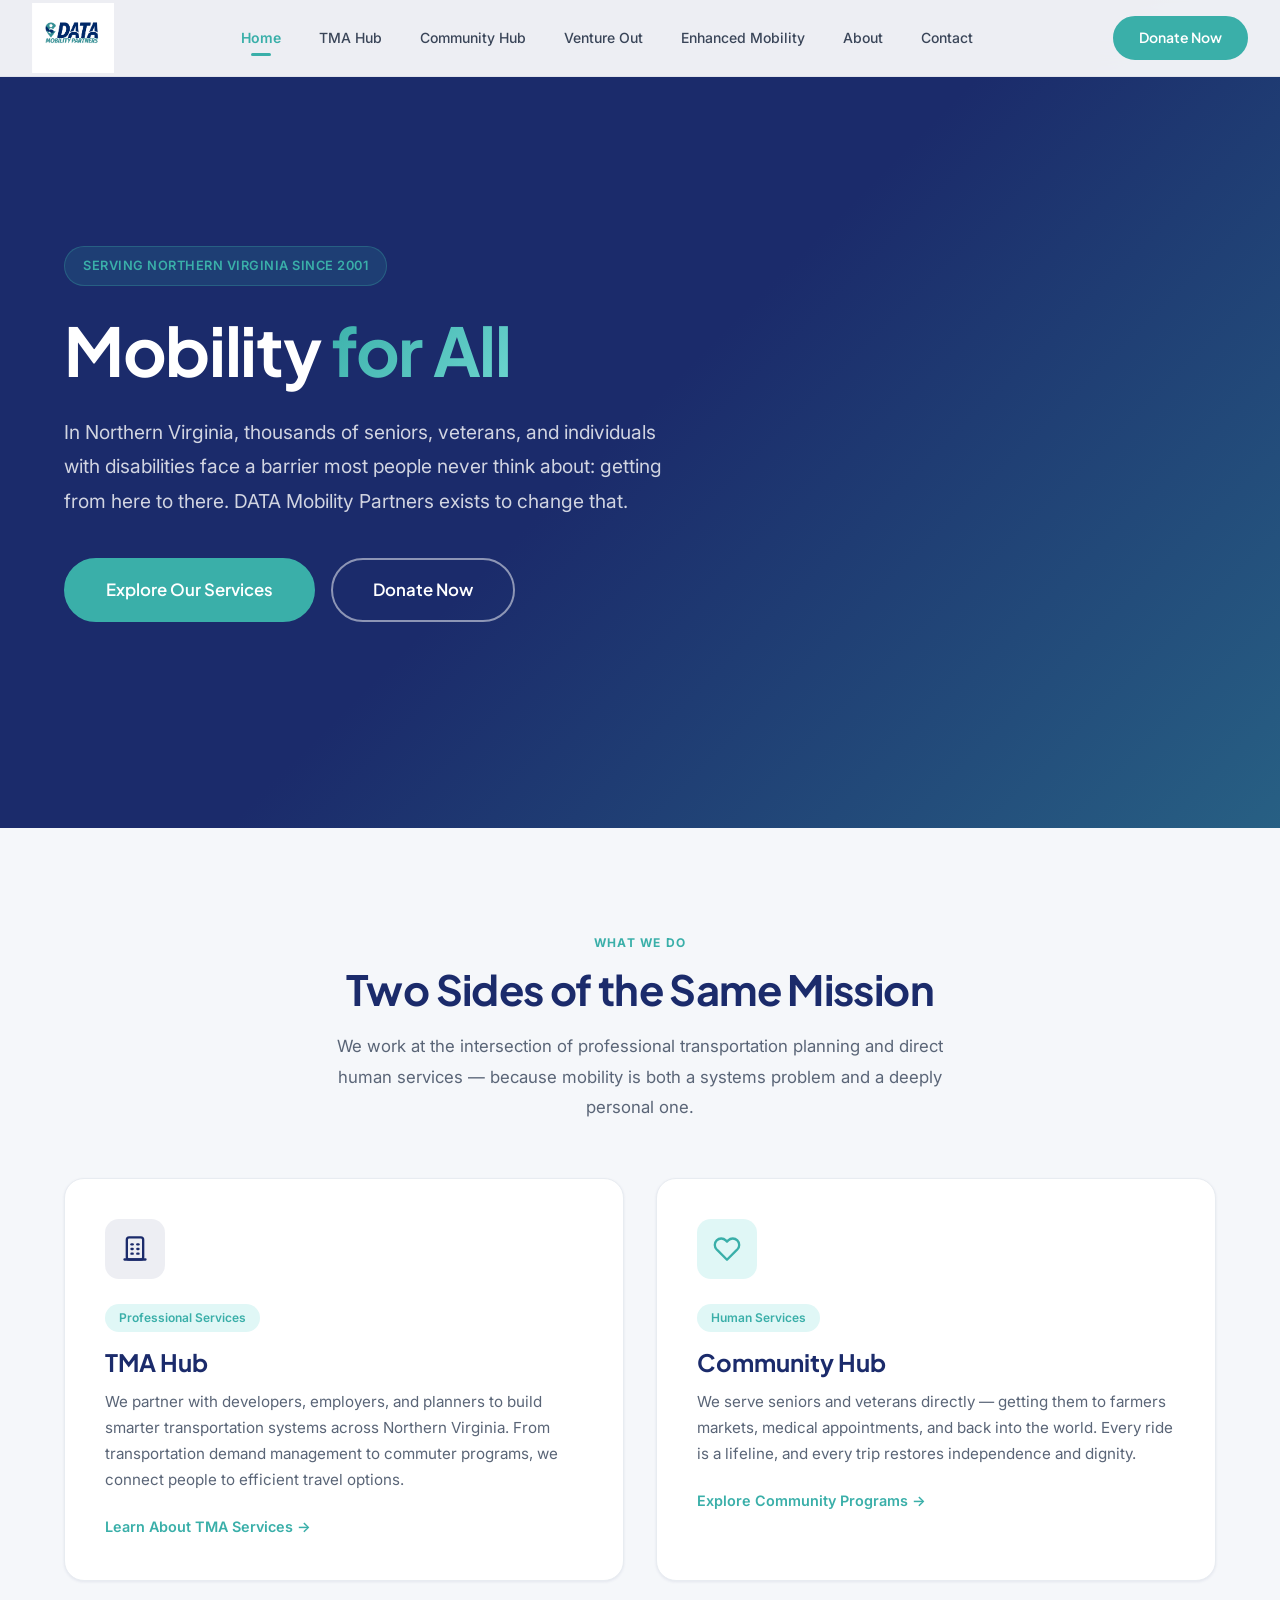
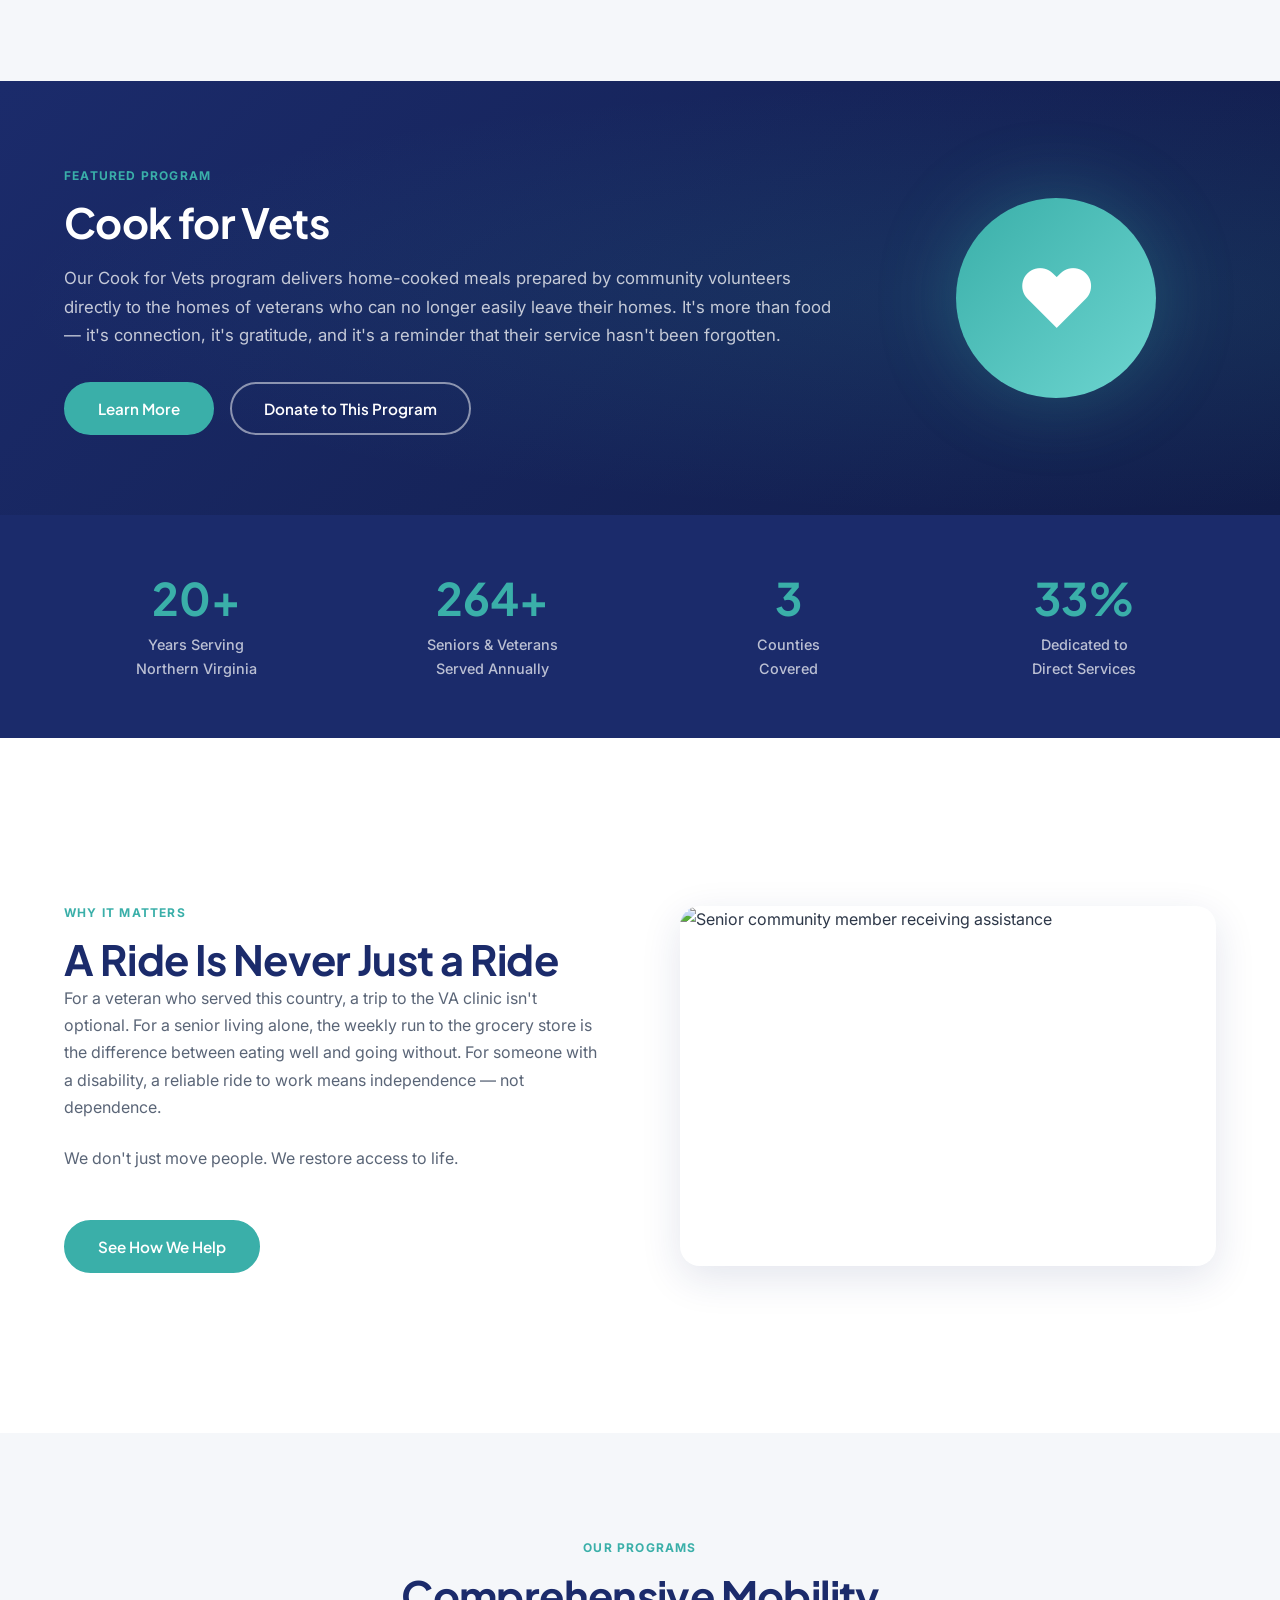
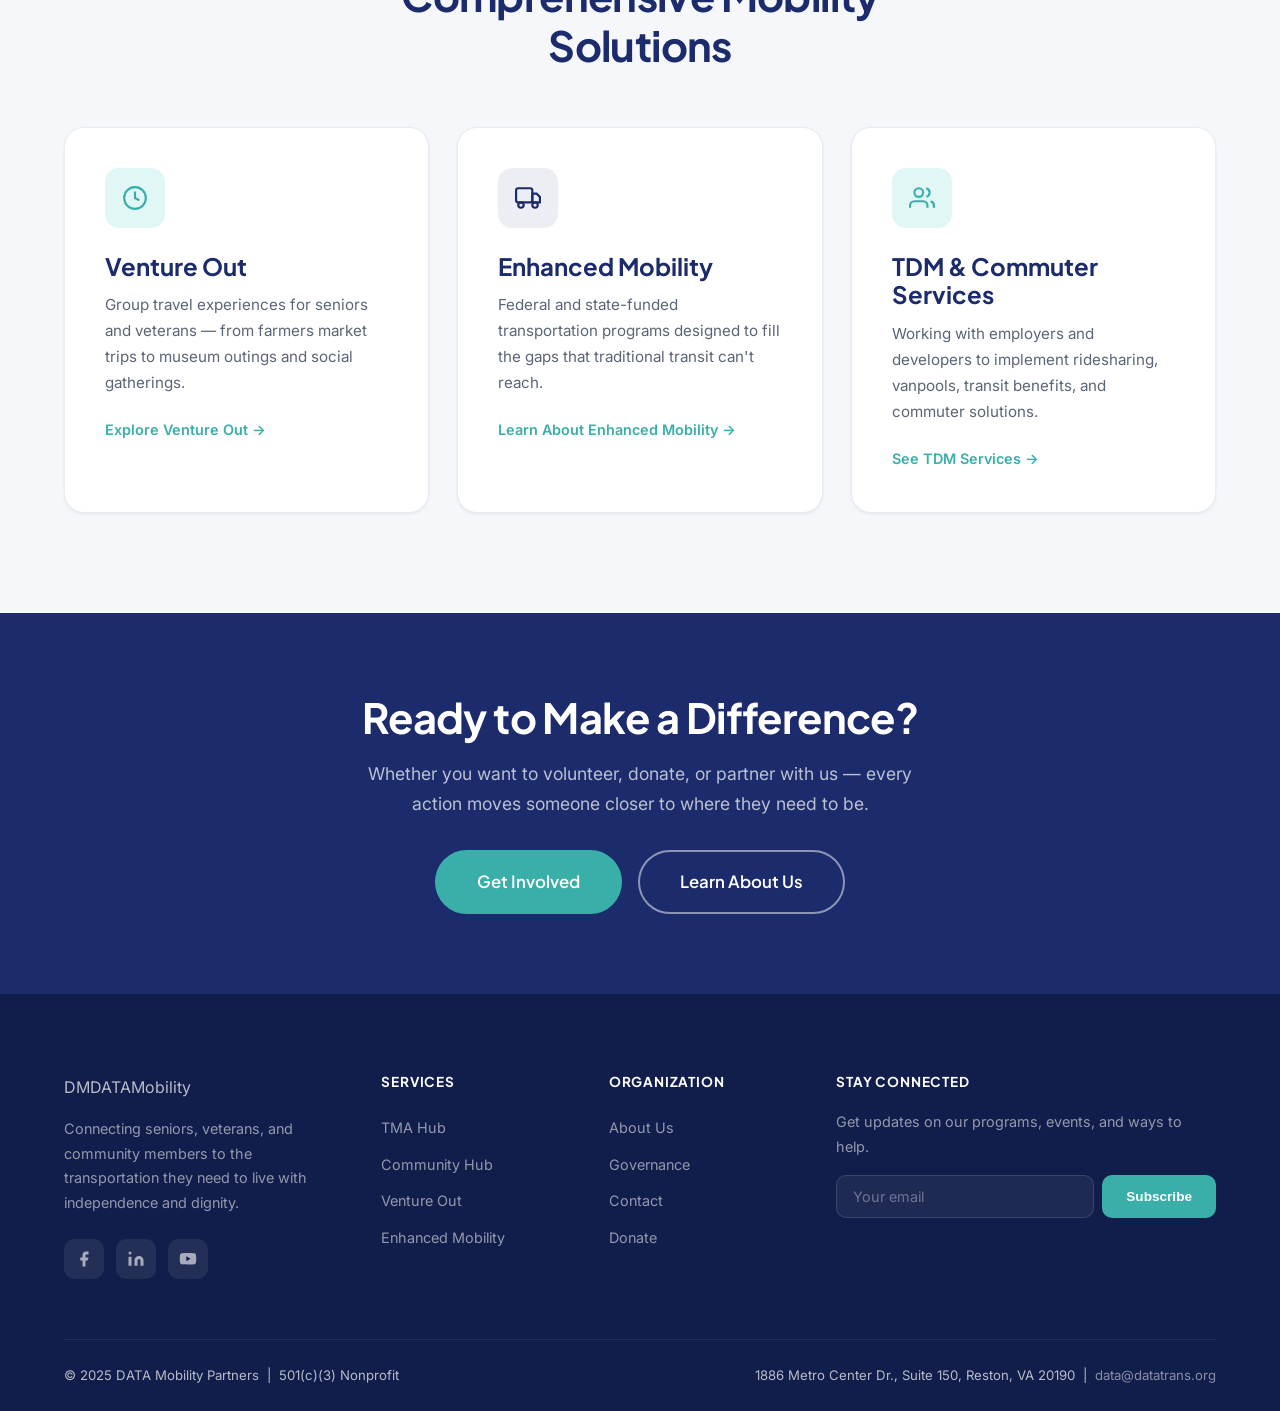
==== commit a3834413: "Fix logo: 70px height, transparent background, no border/padding on container Co-Authored-By: Claude" ====
--- a/index.html
+++ b/index.html
@@ -16,7 +16,7 @@
   <header class="site-header">
     <nav class="nav-inner">
       <a href="index.html" class="nav-logo">
-        <img src="logo.png" alt="DATA Mobility Partners">
+        <img src="logo.png" alt="DATA Mobility Partners" style="background: transparent;">
       </a>
       <div class="nav-links">
         <a href="index.html" class="active">Home</a>
--- a/styles.css
+++ b/styles.css
@@ -151,10 +151,12 @@
 
 .nav-logo {
   display: flex; align-items: center;
+  background: transparent; padding: 0; border: none;
 }
 
 .nav-logo img {
-  height: 48px; width: auto;
+  height: 70px; width: auto; vertical-align: middle;
+  background: transparent; border: none; padding: 0;
 }
 
 .nav-links {
@@ -684,7 +686,8 @@
 }
 
 .footer-brand .nav-logo img {
-  height: 44px;
+  height: 70px; width: auto; vertical-align: middle;
+  background: transparent; border: none; padding: 0;
   filter: brightness(0) invert(1);
 }
 
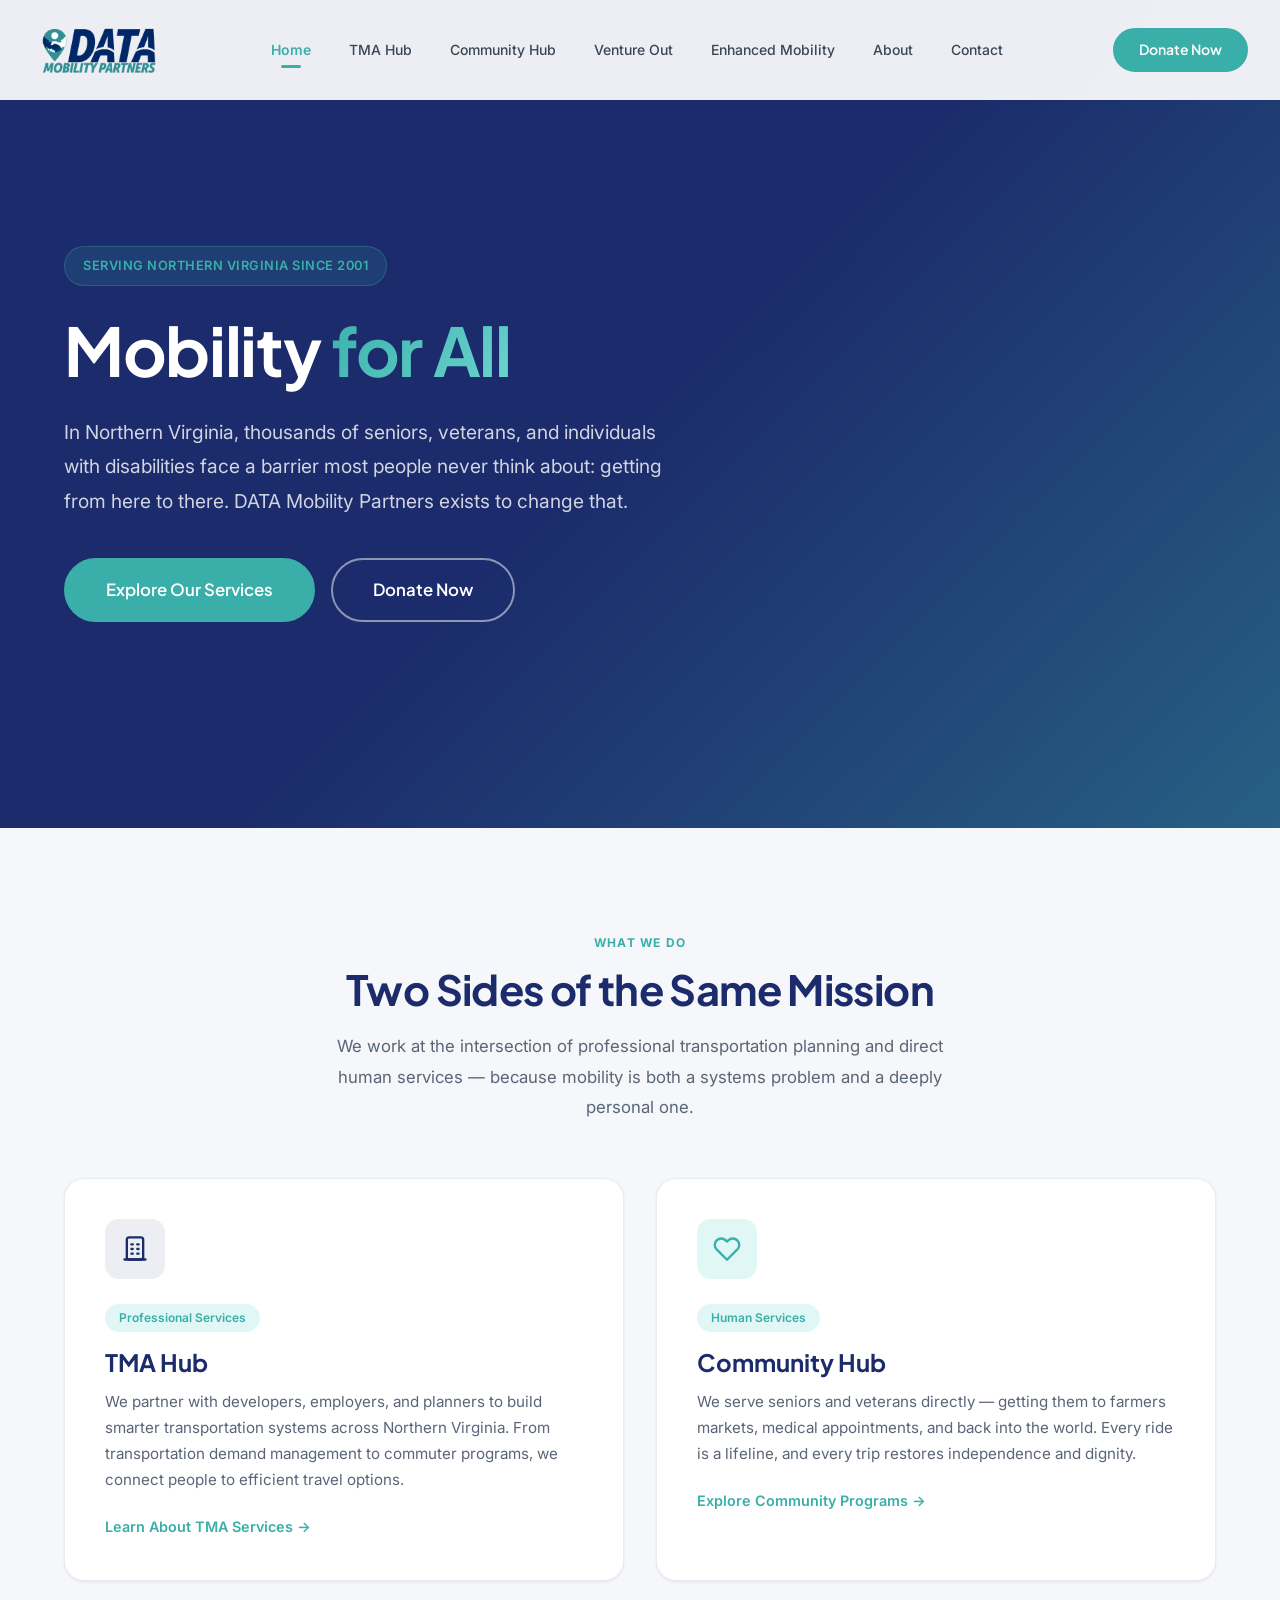
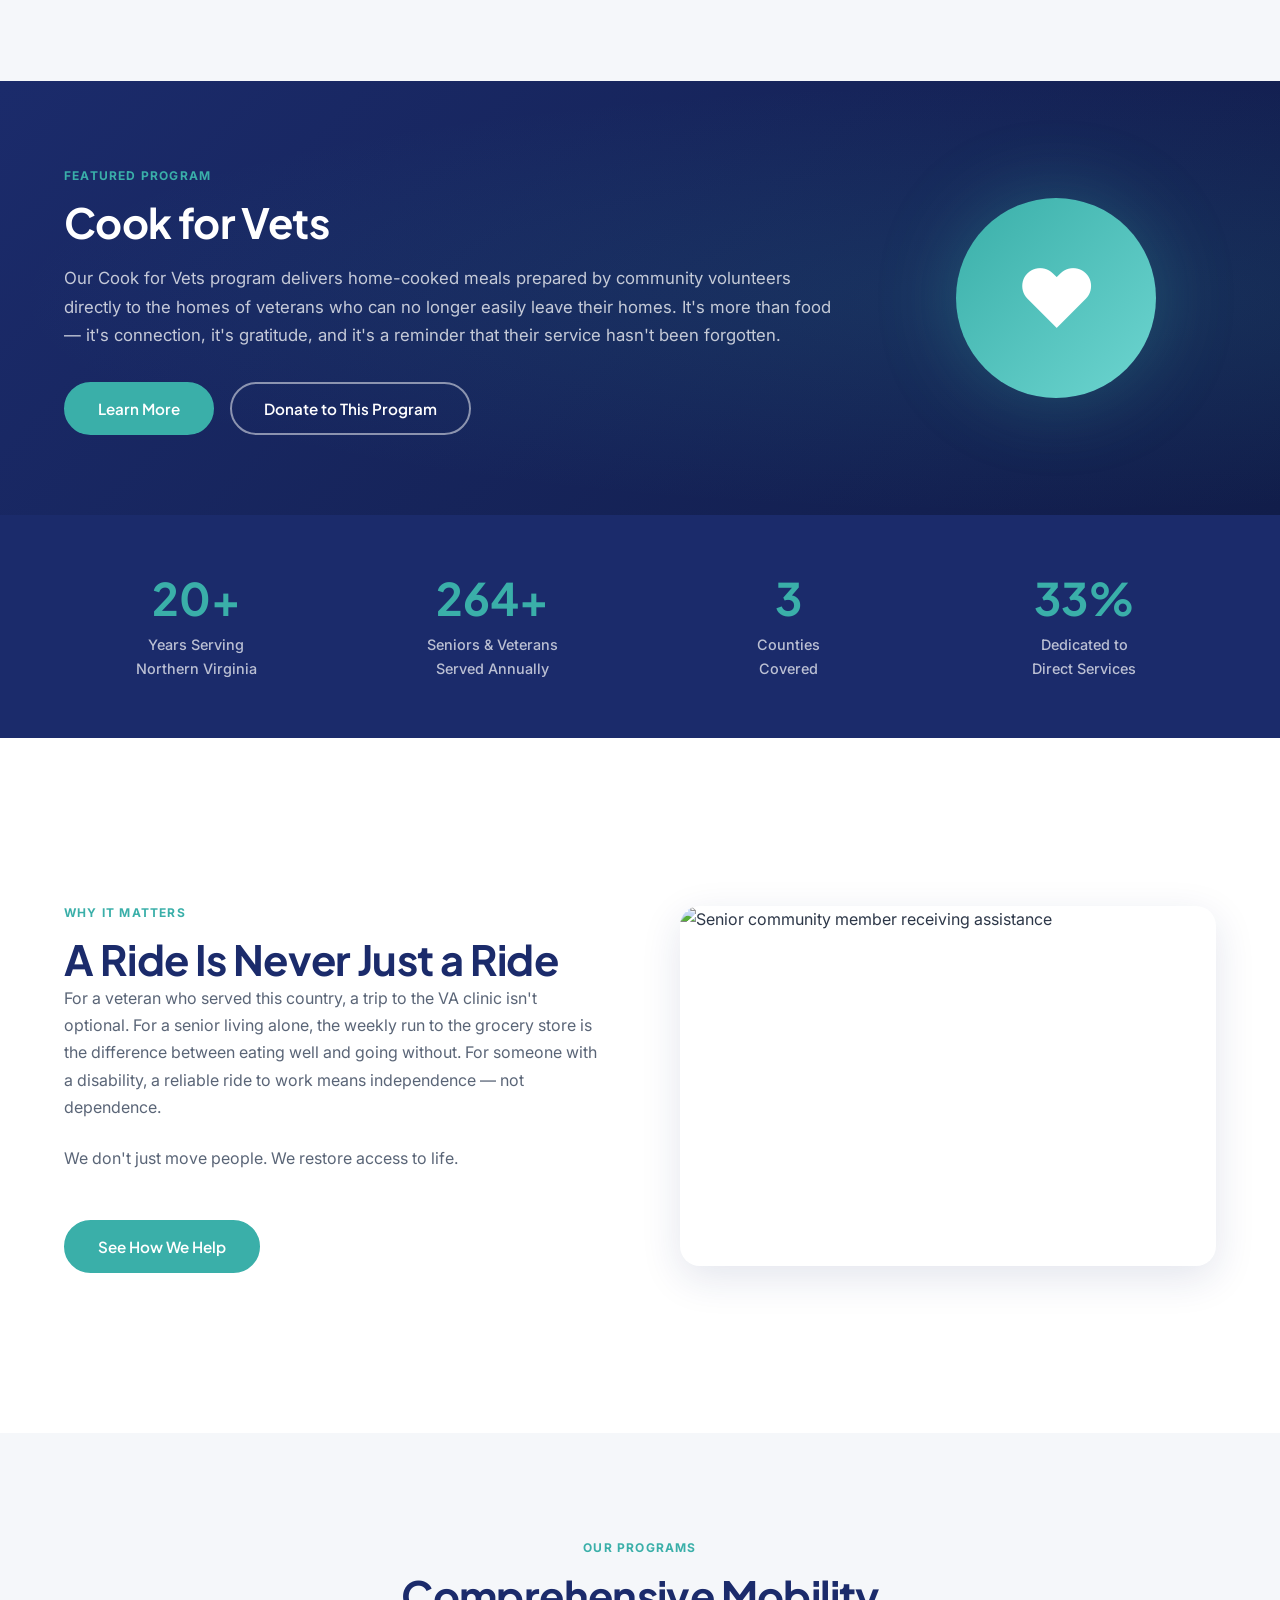
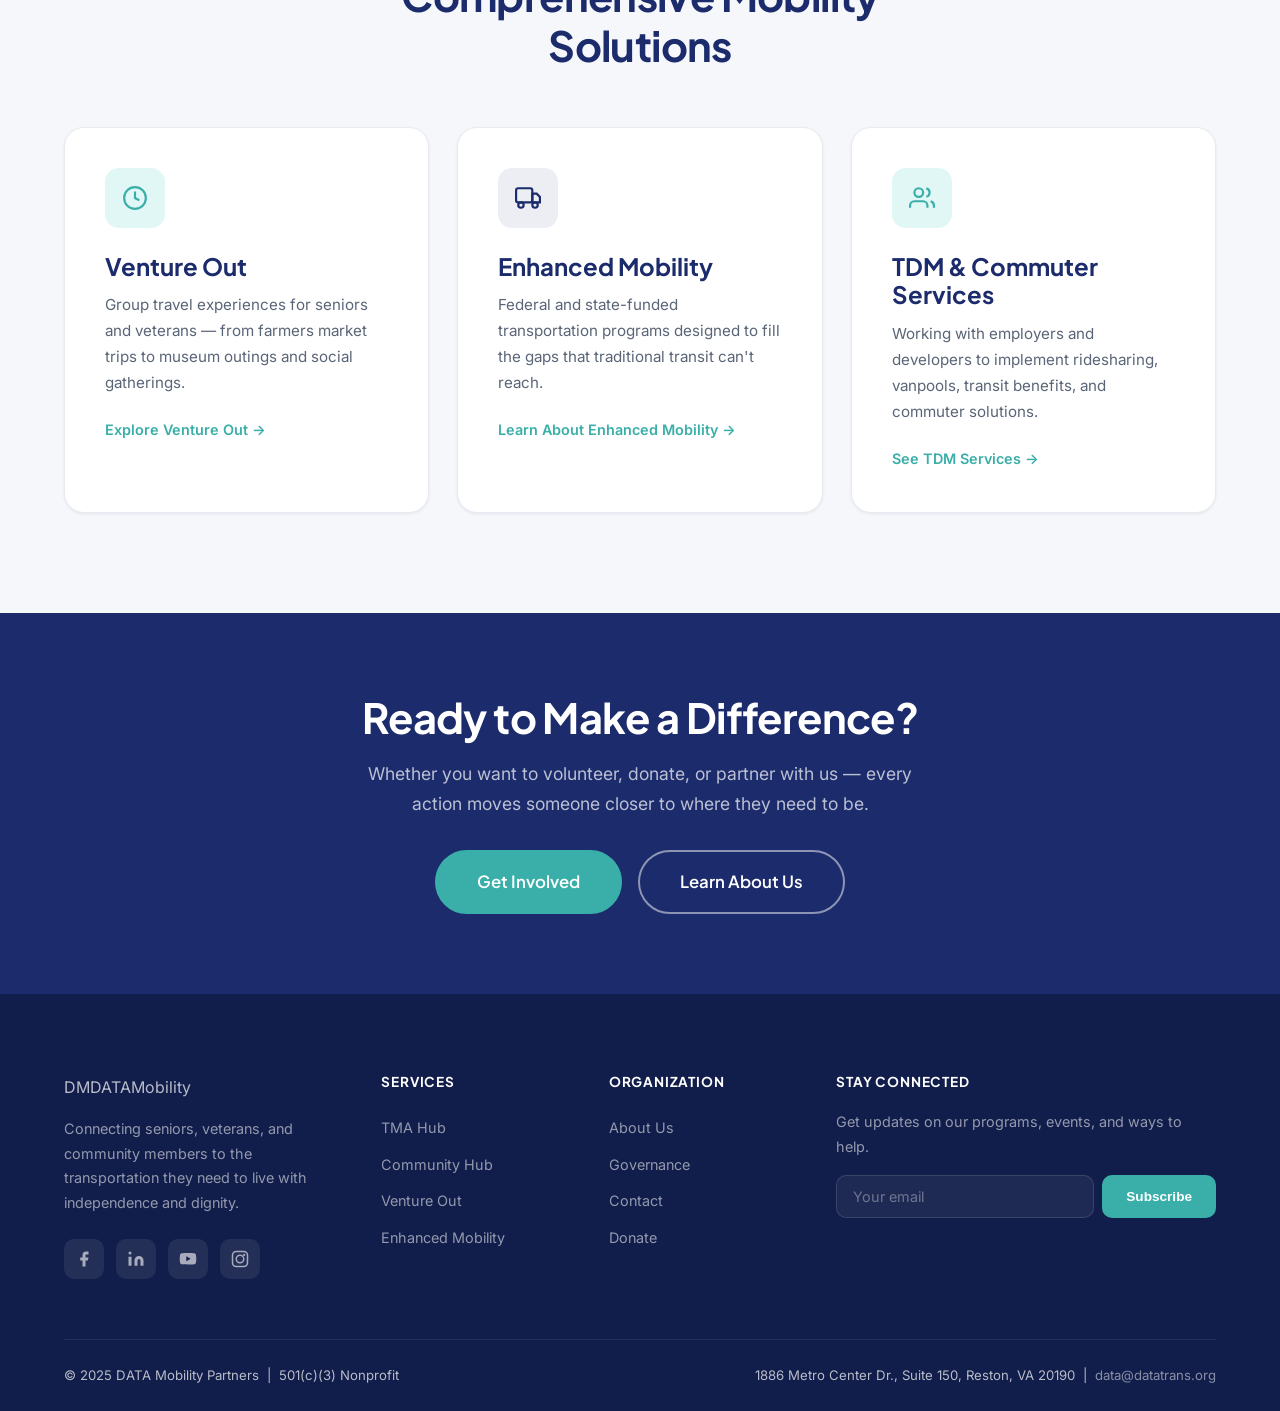
==== commit 8a79ebba: "Add Instagram icon to social links across all pages Co-Authored-By: Claude Opus 4.6 <noreply@anthrop" ====
--- a/index.html
+++ b/index.html
@@ -224,6 +224,9 @@
             <a href="#" aria-label="YouTube">
               <svg width="18" height="18" fill="currentColor" viewBox="0 0 24 24"><path d="M22.54 6.42a2.78 2.78 0 0 0-1.94-2C18.88 4 12 4 12 4s-6.88 0-8.6.46a2.78 2.78 0 0 0-1.94 2A29 29 0 0 0 1 11.75a29 29 0 0 0 .46 5.33A2.78 2.78 0 0 0 3.4 19.1c1.72.46 8.6.46 8.6.46s6.88 0 8.6-.46a2.78 2.78 0 0 0 1.94-2 29 29 0 0 0 .46-5.25 29 29 0 0 0-.46-5.33z"/><polygon points="9.75 15.02 15.5 11.75 9.75 8.48 9.75 15.02" fill="#111D4A"/></svg>
             </a>
+            <a href="#" aria-label="Instagram">
+              <svg width="18" height="18" fill="currentColor" viewBox="0 0 24 24"><rect x="2" y="2" width="20" height="20" rx="5" ry="5" fill="none" stroke="currentColor" stroke-width="2"/><circle cx="12" cy="12" r="5" fill="none" stroke="currentColor" stroke-width="2"/><circle cx="17.5" cy="6.5" r="1.5"/></svg>
+            </a>
           </div>
         </div>
         <div class="footer-col">
--- a/styles.css
+++ b/styles.css
@@ -136,7 +136,7 @@
   background: rgba(255,255,255,.92);
   backdrop-filter: blur(20px);
   -webkit-backdrop-filter: blur(20px);
-  border-bottom: 1px solid rgba(27,43,107,.06);
+  border-bottom: none;
   transition: var(--transition);
 }
 
@@ -146,7 +146,7 @@
 
 .nav-inner {
   display: flex; align-items: center; justify-content: space-between;
-  height: 76px; max-width: 1320px; margin: 0 auto; padding: 0 32px;
+  height: 100px; max-width: 1320px; margin: 0 auto; padding: 0 32px;
 }
 
 .nav-logo {
@@ -204,7 +204,7 @@
 /* Mobile menu */
 .mobile-menu {
   display: none; position: fixed;
-  top: 76px; left: 0; right: 0; bottom: 0;
+  top: 100px; left: 0; right: 0; bottom: 0;
   background: var(--white); z-index: 999;
   padding: 24px; overflow-y: auto;
 }
@@ -686,7 +686,7 @@
 }
 
 .footer-brand .nav-logo img {
-  height: 70px; width: auto; vertical-align: middle;
+  height: 90px; width: auto; vertical-align: middle;
   background: transparent; border: none; padding: 0;
   filter: brightness(0) invert(1);
 }
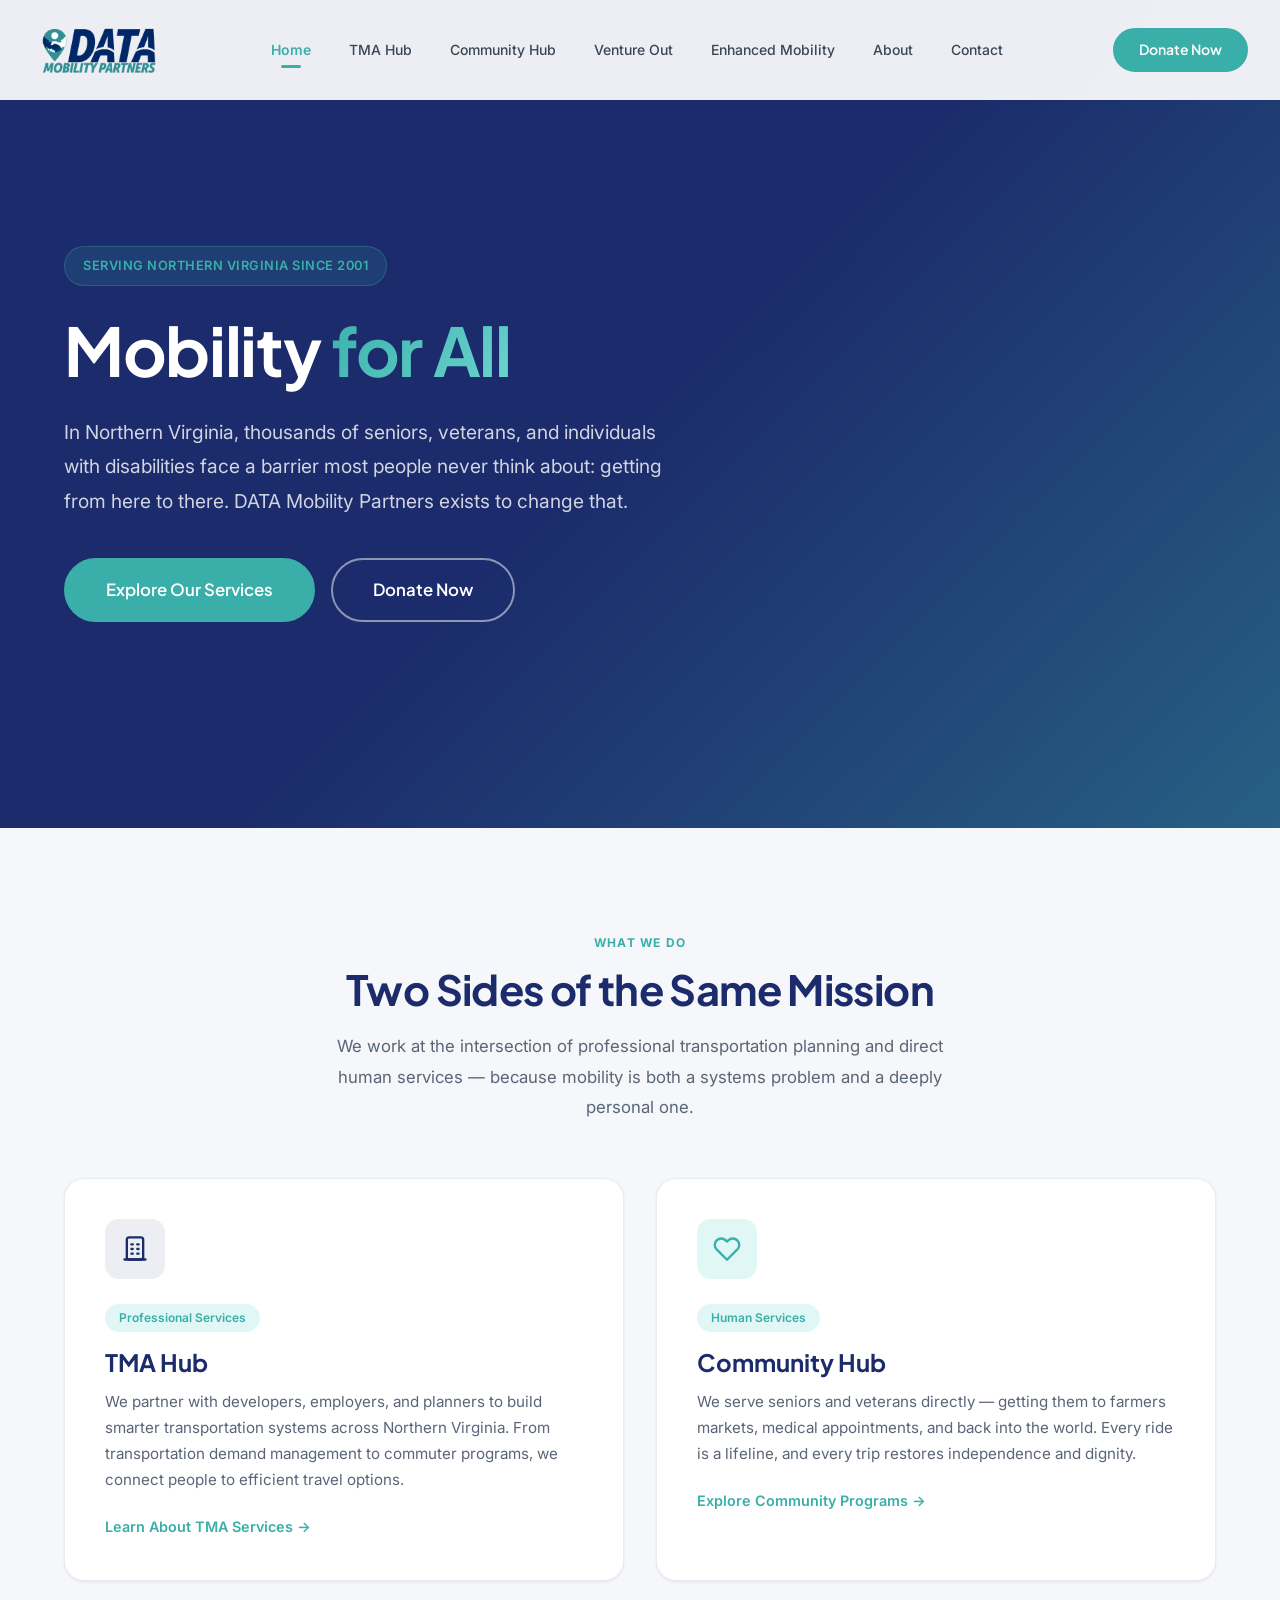
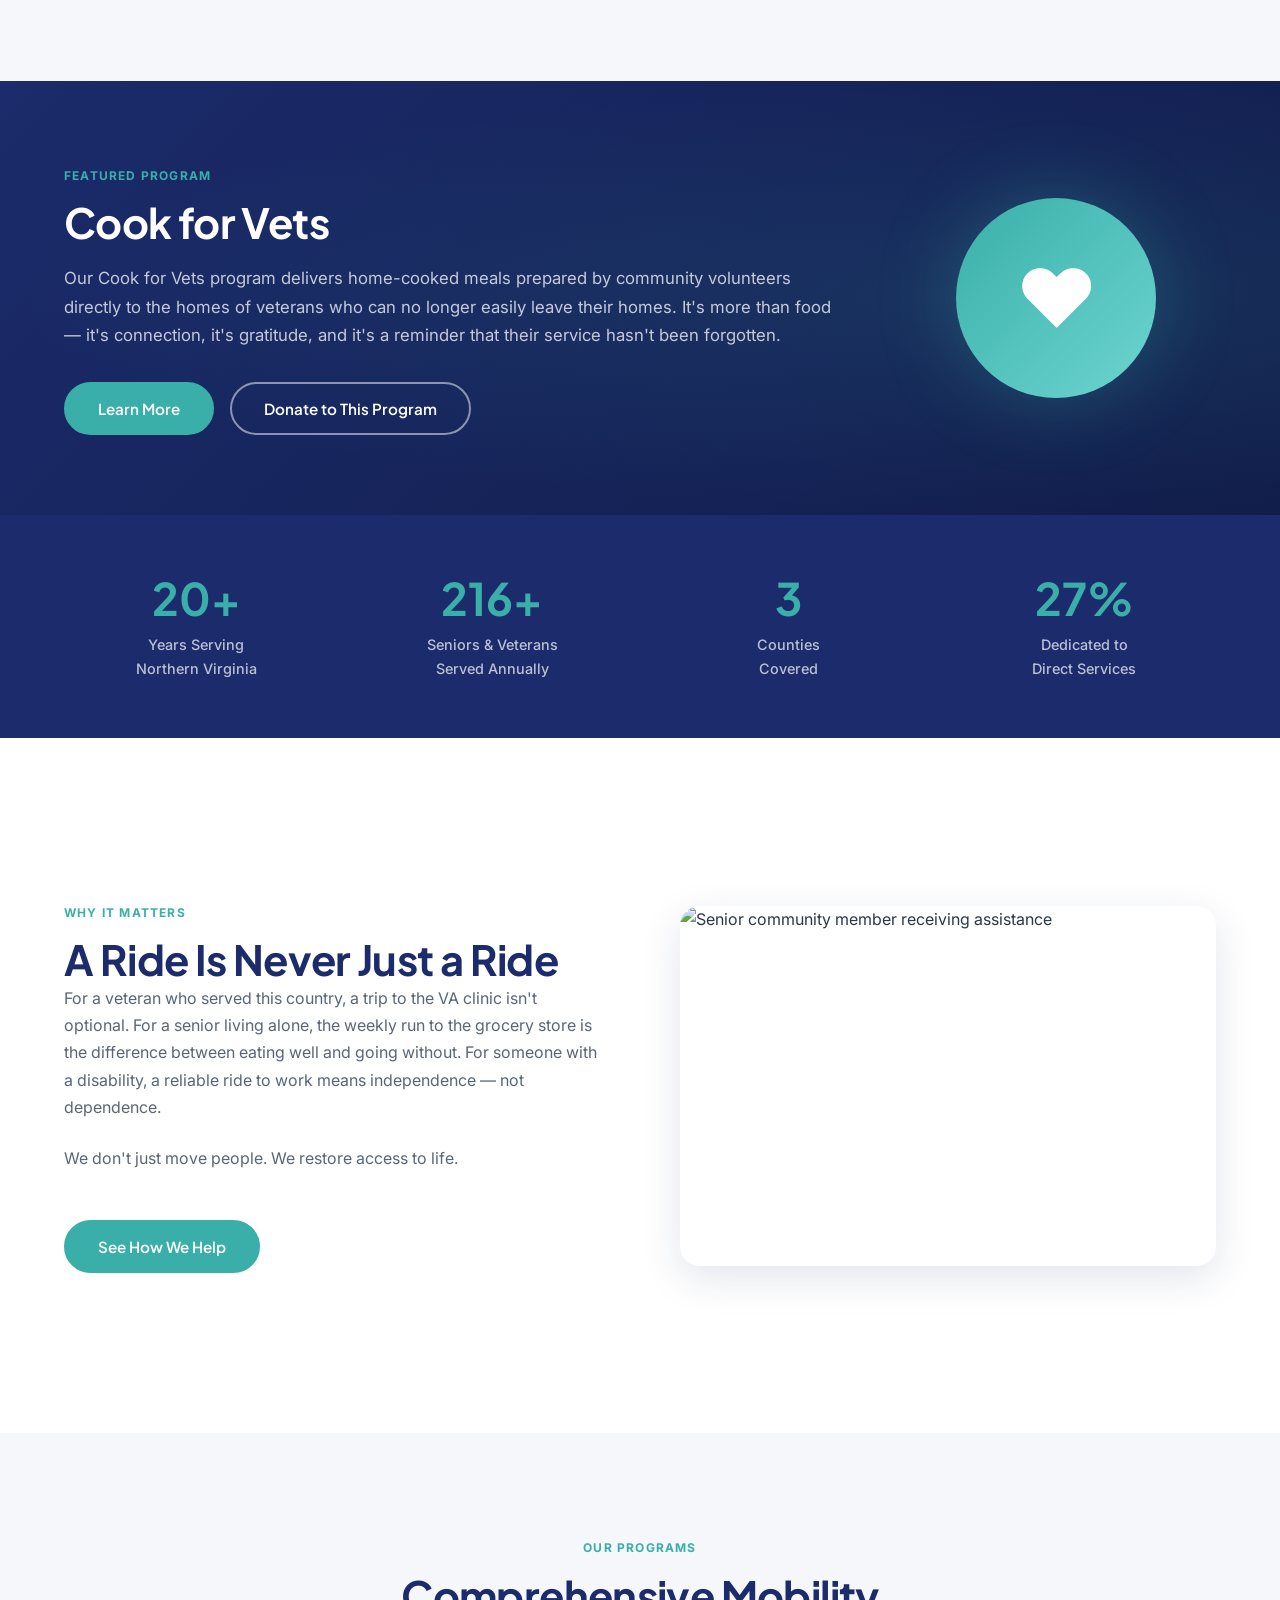
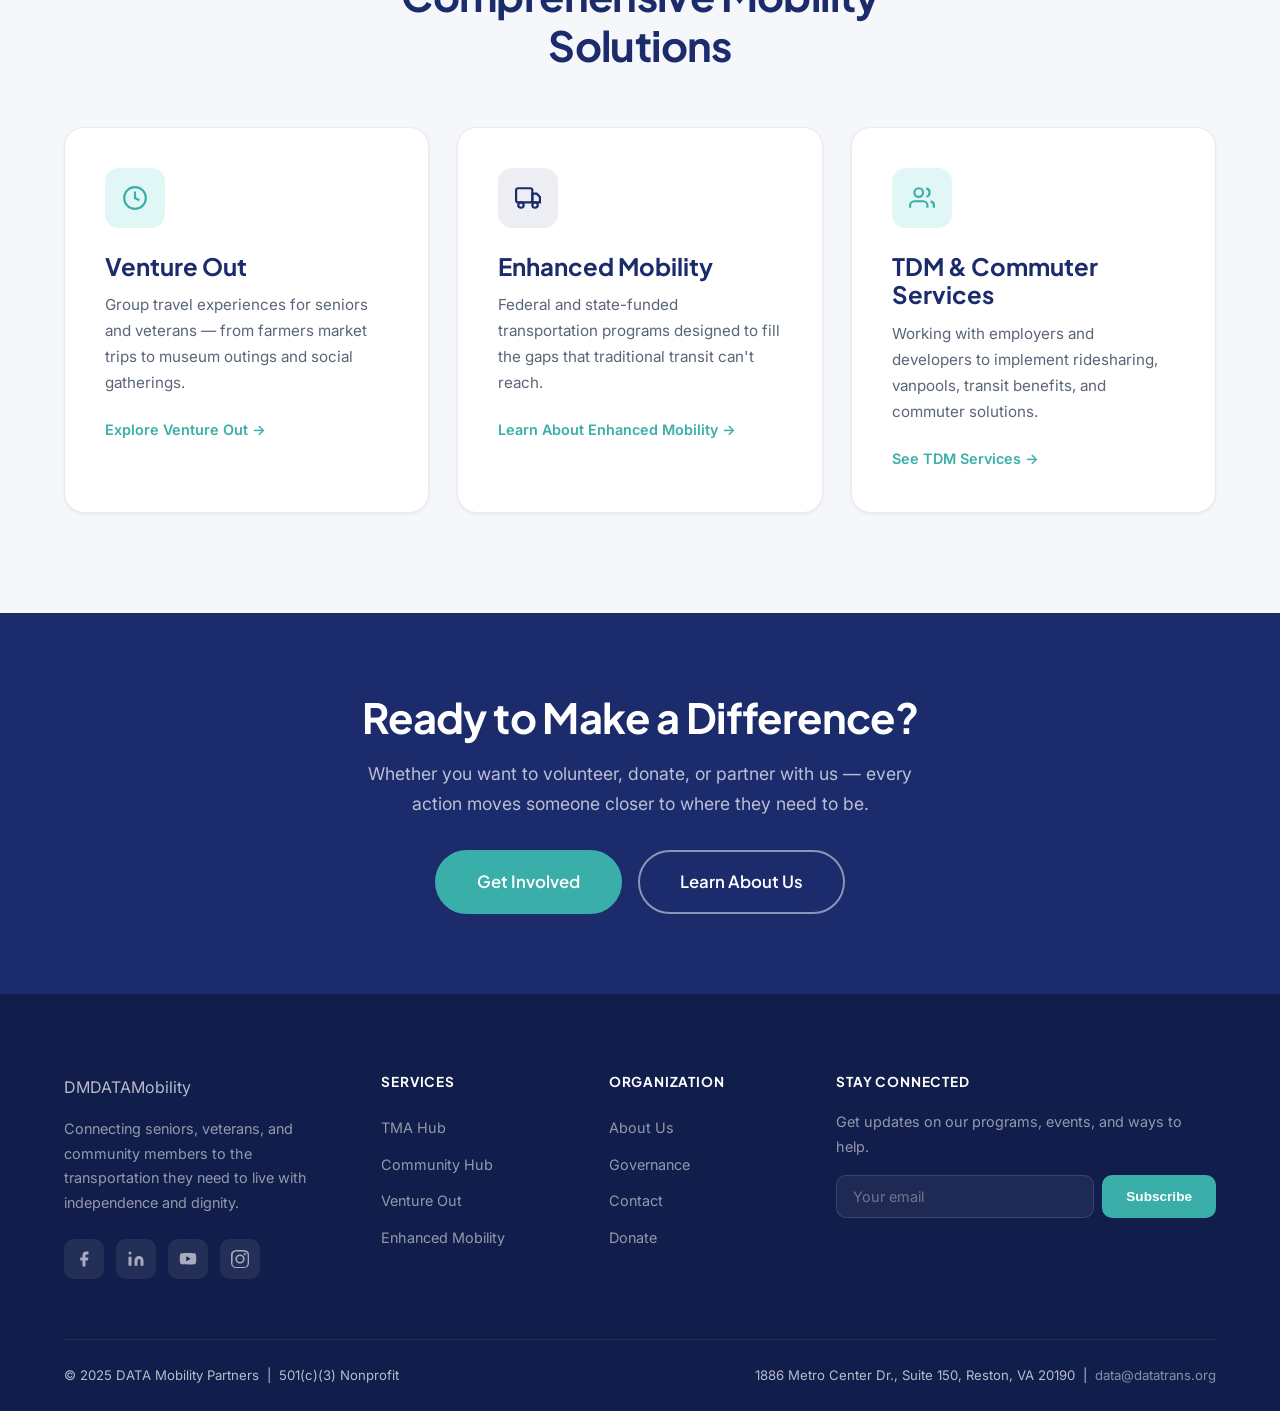
==== commit 7b8f1139: "Fix Instagram icon to use filled style matching other social icons Co-Authored-By: Claude Opus 4.6 <" ====
--- a/index.html
+++ b/index.html
@@ -225,7 +225,7 @@
               <svg width="18" height="18" fill="currentColor" viewBox="0 0 24 24"><path d="M22.54 6.42a2.78 2.78 0 0 0-1.94-2C18.88 4 12 4 12 4s-6.88 0-8.6.46a2.78 2.78 0 0 0-1.94 2A29 29 0 0 0 1 11.75a29 29 0 0 0 .46 5.33A2.78 2.78 0 0 0 3.4 19.1c1.72.46 8.6.46 8.6.46s6.88 0 8.6-.46a2.78 2.78 0 0 0 1.94-2 29 29 0 0 0 .46-5.25 29 29 0 0 0-.46-5.33z"/><polygon points="9.75 15.02 15.5 11.75 9.75 8.48 9.75 15.02" fill="#111D4A"/></svg>
             </a>
             <a href="#" aria-label="Instagram">
-              <svg width="18" height="18" fill="currentColor" viewBox="0 0 24 24"><rect x="2" y="2" width="20" height="20" rx="5" ry="5" fill="none" stroke="currentColor" stroke-width="2"/><circle cx="12" cy="12" r="5" fill="none" stroke="currentColor" stroke-width="2"/><circle cx="17.5" cy="6.5" r="1.5"/></svg>
+              <svg width="18" height="18" fill="currentColor" viewBox="0 0 24 24"><path d="M12 2.163c3.204 0 3.584.012 4.85.07 1.17.054 1.97.24 2.43.403a4.088 4.088 0 0 1 1.518.988 4.088 4.088 0 0 1 .988 1.518c.164.46.35 1.26.403 2.43.058 1.266.07 1.646.07 4.85s-.012 3.584-.07 4.85c-.054 1.17-.24 1.97-.403 2.43a4.088 4.088 0 0 1-.988 1.518 4.088 4.088 0 0 1-1.518.988c-.46.164-1.26.35-2.43.403-1.266.058-1.646.07-4.85.07s-3.584-.012-4.85-.07c-1.17-.054-1.97-.24-2.43-.403a4.088 4.088 0 0 1-1.518-.988 4.088 4.088 0 0 1-.988-1.518c-.164-.46-.35-1.26-.403-2.43C2.175 15.584 2.163 15.204 2.163 12s.012-3.584.07-4.85c.054-1.17.24-1.97.403-2.43a4.088 4.088 0 0 1 .988-1.518 4.088 4.088 0 0 1 1.518-.988c.46-.164 1.26-.35 2.43-.403C8.416 2.175 8.796 2.163 12 2.163M12 0C8.741 0 8.333.014 7.053.072 5.775.13 4.902.333 4.14.63a6.21 6.21 0 0 0-2.244 1.46A6.21 6.21 0 0 0 .436 4.14C.139 4.902-.064 5.775.007 7.053.014 8.333 0 8.741 0 12s.014 3.667.072 4.947c.058 1.278.261 2.15.558 2.913a6.21 6.21 0 0 0 1.46 2.244 6.21 6.21 0 0 0 2.244 1.46c.762.297 1.636.5 2.913.558C8.333 23.986 8.741 24 12 24s3.667-.014 4.947-.072c1.278-.058 2.15-.261 2.913-.558a6.21 6.21 0 0 0 2.244-1.46 6.21 6.21 0 0 0 1.46-2.244c.297-.762.5-1.636.558-2.913.058-1.28.072-1.688.072-4.947s-.014-3.667-.072-4.947c-.058-1.278-.261-2.15-.558-2.913a6.21 6.21 0 0 0-1.46-2.244A6.21 6.21 0 0 0 19.86.63C19.098.333 18.225.13 16.947.072 15.667.014 15.259 0 12 0zm0 5.838a6.162 6.162 0 1 0 0 12.324 6.162 6.162 0 0 0 0-12.324zM12 16a4 4 0 1 1 0-8 4 4 0 0 1 0 8zm6.406-11.845a1.44 1.44 0 1 0 0 2.881 1.44 1.44 0 0 0 0-2.881z"/></svg>
             </a>
           </div>
         </div>
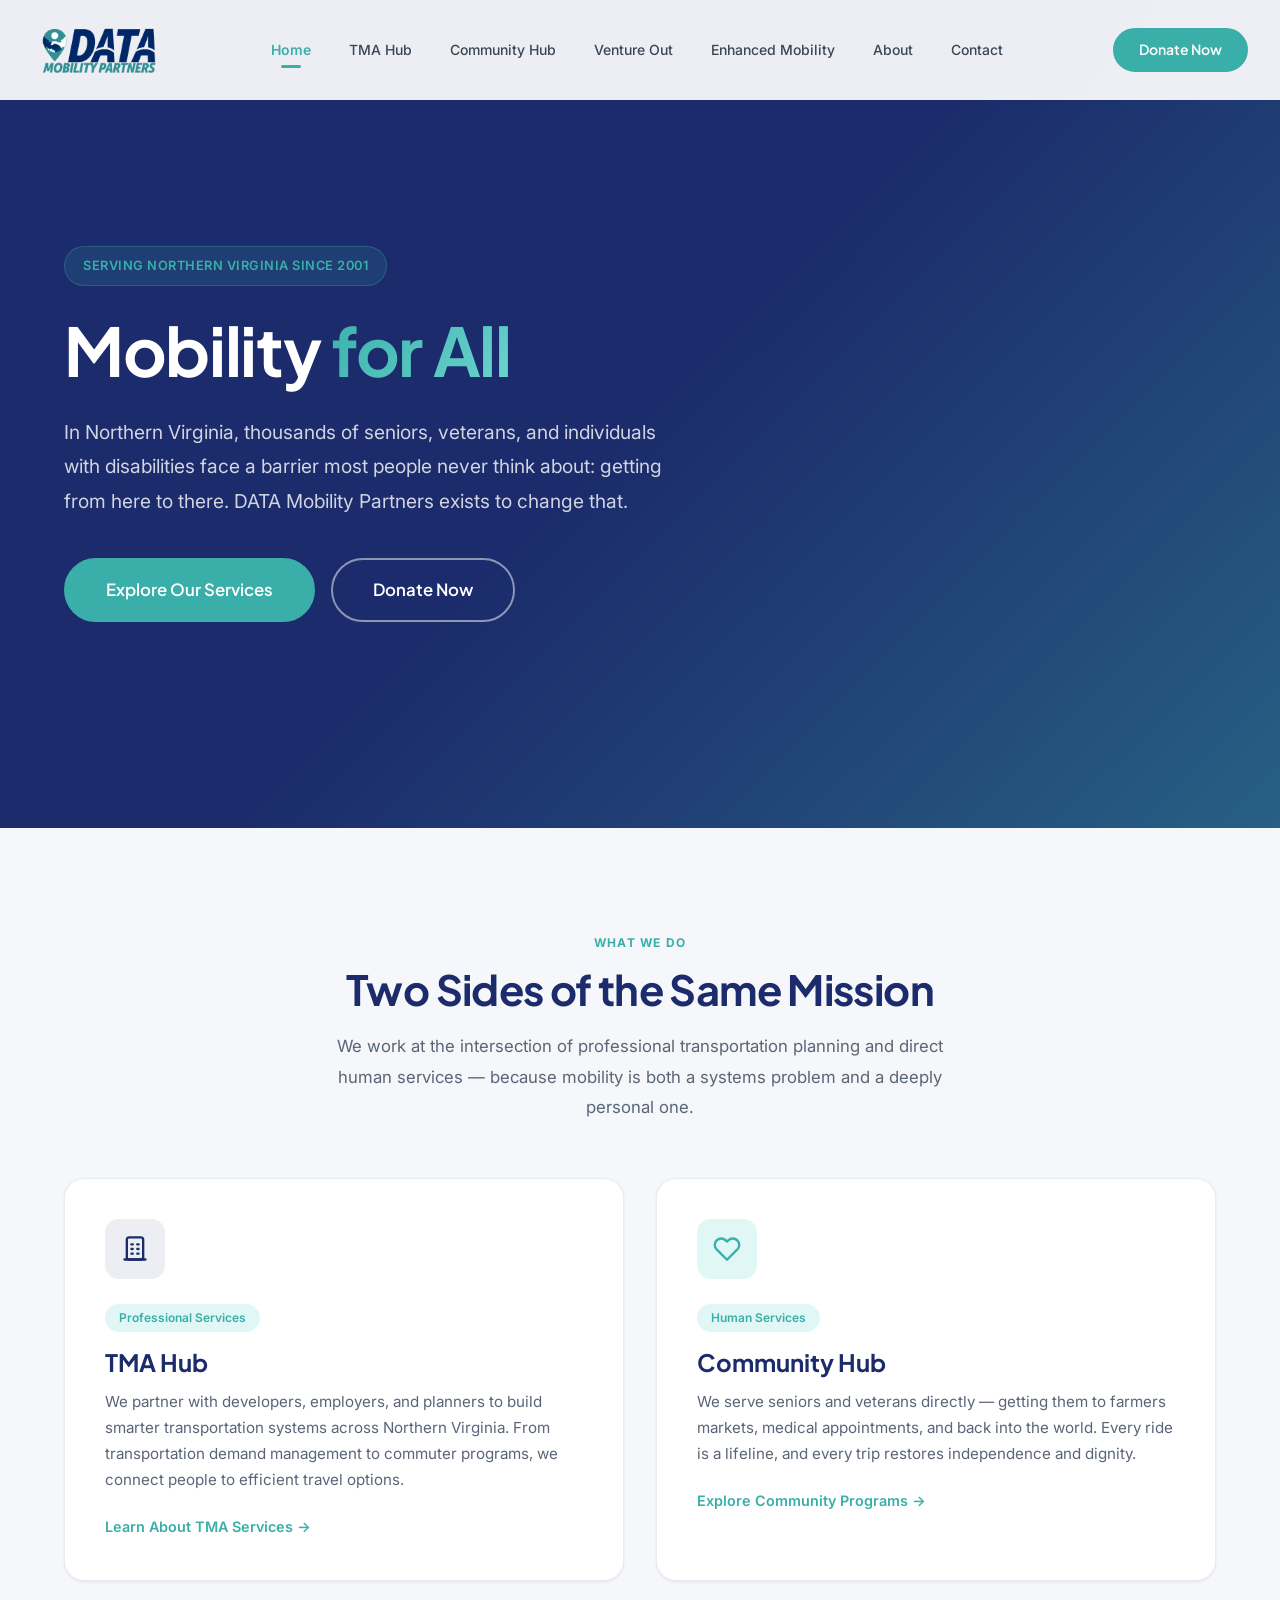
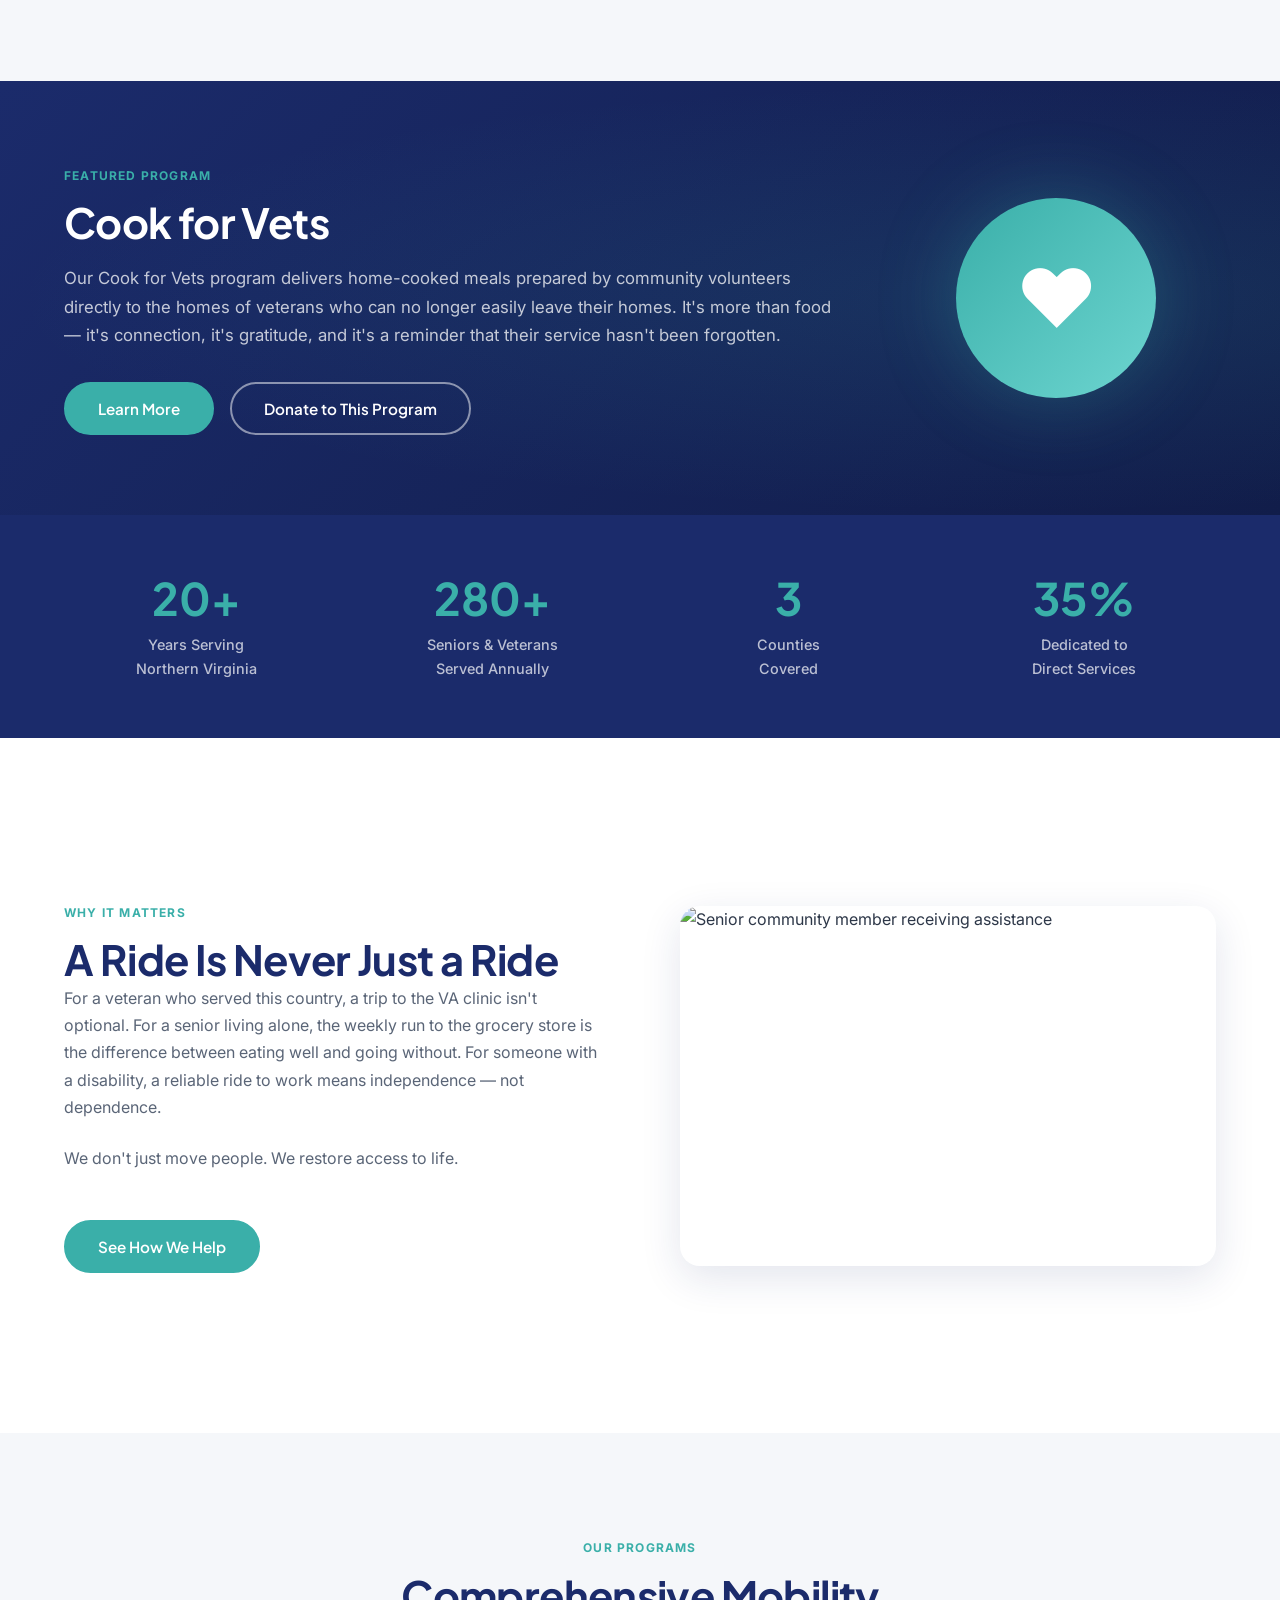
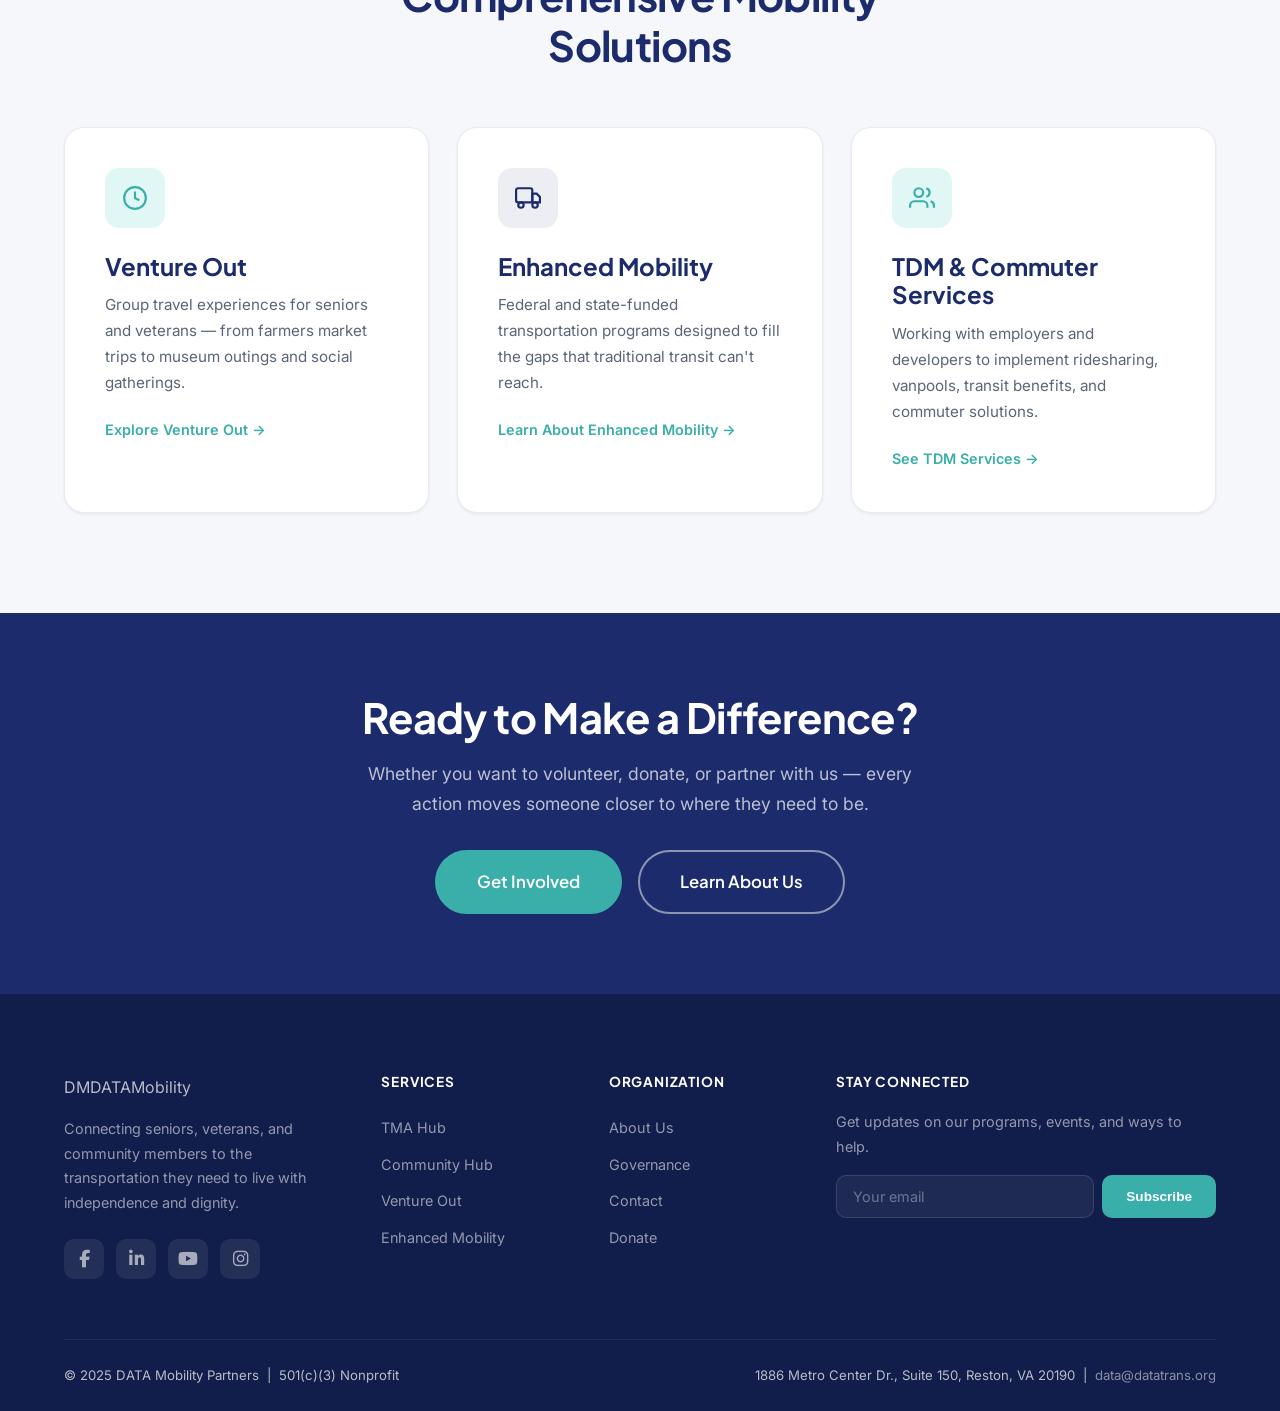
==== commit e694c46d: "Replace SVG social icons with Font Awesome for consistent styling All 4 icons (Facebook, LinkedIn, Y" ====
--- a/index.html
+++ b/index.html
@@ -8,6 +8,7 @@
   <link rel="preconnect" href="https://fonts.googleapis.com">
   <link rel="preconnect" href="https://fonts.gstatic.com" crossorigin>
   <link href="https://fonts.googleapis.com/css2?family=Inter:wght@400;500;600&family=Plus+Jakarta+Sans:wght@600;700;800&display=swap" rel="stylesheet">
+  <link rel="stylesheet" href="https://cdnjs.cloudflare.com/ajax/libs/font-awesome/6.5.1/css/all.min.css">
   <link rel="stylesheet" href="styles.css">
 </head>
 <body>
@@ -215,18 +216,10 @@
           </a>
           <p>Connecting seniors, veterans, and community members to the transportation they need to live with independence and dignity.</p>
           <div class="social-links">
-            <a href="#" aria-label="Facebook">
-              <svg width="18" height="18" fill="currentColor" viewBox="0 0 24 24"><path d="M18 2h-3a5 5 0 0 0-5 5v3H7v4h3v8h4v-8h3l1-4h-4V7a1 1 0 0 1 1-1h3z"/></svg>
-            </a>
-            <a href="#" aria-label="LinkedIn">
-              <svg width="18" height="18" fill="currentColor" viewBox="0 0 24 24"><path d="M16 8a6 6 0 0 1 6 6v7h-4v-7a2 2 0 0 0-4 0v7h-4v-7a6 6 0 0 1 6-6z"/><rect x="2" y="9" width="4" height="12"/><circle cx="4" cy="4" r="2"/></svg>
-            </a>
-            <a href="#" aria-label="YouTube">
-              <svg width="18" height="18" fill="currentColor" viewBox="0 0 24 24"><path d="M22.54 6.42a2.78 2.78 0 0 0-1.94-2C18.88 4 12 4 12 4s-6.88 0-8.6.46a2.78 2.78 0 0 0-1.94 2A29 29 0 0 0 1 11.75a29 29 0 0 0 .46 5.33A2.78 2.78 0 0 0 3.4 19.1c1.72.46 8.6.46 8.6.46s6.88 0 8.6-.46a2.78 2.78 0 0 0 1.94-2 29 29 0 0 0 .46-5.25 29 29 0 0 0-.46-5.33z"/><polygon points="9.75 15.02 15.5 11.75 9.75 8.48 9.75 15.02" fill="#111D4A"/></svg>
-            </a>
-            <a href="#" aria-label="Instagram">
-              <svg width="18" height="18" fill="currentColor" viewBox="0 0 24 24"><path d="M12 2.163c3.204 0 3.584.012 4.85.07 1.17.054 1.97.24 2.43.403a4.088 4.088 0 0 1 1.518.988 4.088 4.088 0 0 1 .988 1.518c.164.46.35 1.26.403 2.43.058 1.266.07 1.646.07 4.85s-.012 3.584-.07 4.85c-.054 1.17-.24 1.97-.403 2.43a4.088 4.088 0 0 1-.988 1.518 4.088 4.088 0 0 1-1.518.988c-.46.164-1.26.35-2.43.403-1.266.058-1.646.07-4.85.07s-3.584-.012-4.85-.07c-1.17-.054-1.97-.24-2.43-.403a4.088 4.088 0 0 1-1.518-.988 4.088 4.088 0 0 1-.988-1.518c-.164-.46-.35-1.26-.403-2.43C2.175 15.584 2.163 15.204 2.163 12s.012-3.584.07-4.85c.054-1.17.24-1.97.403-2.43a4.088 4.088 0 0 1 .988-1.518 4.088 4.088 0 0 1 1.518-.988c.46-.164 1.26-.35 2.43-.403C8.416 2.175 8.796 2.163 12 2.163M12 0C8.741 0 8.333.014 7.053.072 5.775.13 4.902.333 4.14.63a6.21 6.21 0 0 0-2.244 1.46A6.21 6.21 0 0 0 .436 4.14C.139 4.902-.064 5.775.007 7.053.014 8.333 0 8.741 0 12s.014 3.667.072 4.947c.058 1.278.261 2.15.558 2.913a6.21 6.21 0 0 0 1.46 2.244 6.21 6.21 0 0 0 2.244 1.46c.762.297 1.636.5 2.913.558C8.333 23.986 8.741 24 12 24s3.667-.014 4.947-.072c1.278-.058 2.15-.261 2.913-.558a6.21 6.21 0 0 0 2.244-1.46 6.21 6.21 0 0 0 1.46-2.244c.297-.762.5-1.636.558-2.913.058-1.28.072-1.688.072-4.947s-.014-3.667-.072-4.947c-.058-1.278-.261-2.15-.558-2.913a6.21 6.21 0 0 0-1.46-2.244A6.21 6.21 0 0 0 19.86.63C19.098.333 18.225.13 16.947.072 15.667.014 15.259 0 12 0zm0 5.838a6.162 6.162 0 1 0 0 12.324 6.162 6.162 0 0 0 0-12.324zM12 16a4 4 0 1 1 0-8 4 4 0 0 1 0 8zm6.406-11.845a1.44 1.44 0 1 0 0 2.881 1.44 1.44 0 0 0 0-2.881z"/></svg>
-            </a>
+            <a href="#" aria-label="Facebook"><i class="fab fa-facebook-f"></i></a>
+            <a href="#" aria-label="LinkedIn"><i class="fab fa-linkedin-in"></i></a>
+            <a href="#" aria-label="YouTube"><i class="fab fa-youtube"></i></a>
+            <a href="https://www.instagram.com" aria-label="Instagram"><i class="fab fa-instagram"></i></a>
           </div>
         </div>
         <div class="footer-col">
